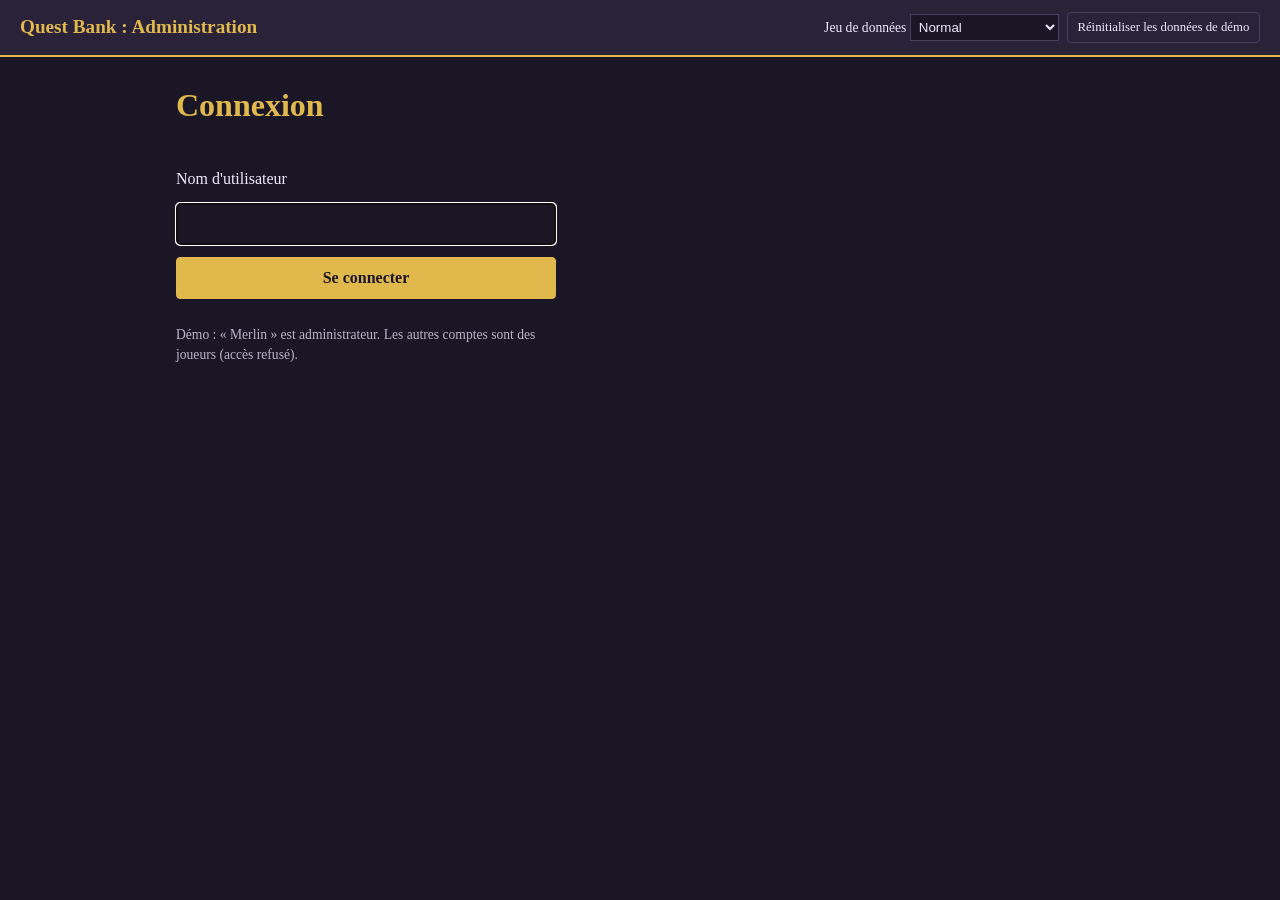
==== quest-bank-admin/bogues.html @ 597273d6 "FCT" ====
<!DOCTYPE html>
<html lang="fr">
<head>
  <meta charset="UTF-8">
  <meta name="viewport" content="width=device-width, initial-scale=1.0">
  <title>Bogues rapportés – Quest Bank Admin</title>
  <link rel="stylesheet" href="css/style.css">
</head>
<body>
  <header id="barre"></header>
  <main>
    <h1>Bogues rapportés</h1>
    <div id="messages"></div>
    <!-- US 282 (Samithika) : à implanter ici (bogues.html + js/pageBogues.js + AdminService.listerBogues). -->
    <p class="vide">Page en construction (US 282).</p>
  </main>
  <script src="js/dataAccess.js"></script>
  <script src="js/auth.js"></script>
  <script src="js/ui.js"></script>
  <script>
    document.addEventListener("DOMContentLoaded", () => {
      if (!Auth.jeton()) { window.location.href = "login.html"; return; }
      UI.barreOutils();
    });
  </script>
</body>
</html>
---- quest-bank-admin/css/style.css ----
/* style.css (socle) */
:root {
  --fond: #1b1626;
  --carte: #2a2238;
  --bord: #4a3d63;
  --texte: #f0e9ff;
  --or: #e0b84c;
  --danger: #c0392b;
  --succes: #2e8b57;
  --info: #3b6ea8;
}

* { box-sizing: border-box; }

body {
  margin: 0;
  background: var(--fond);
  color: var(--texte);
  font-family: Georgia, "Times New Roman", serif;
  line-height: 1.5;
}

header#barre {
  display: flex;
  flex-wrap: wrap;
  gap: 0.75rem;
  align-items: center;
  justify-content: space-between;
  padding: 0.75rem 1.25rem;
  background: var(--carte);
  border-bottom: 2px solid var(--or);
}

header .titre { color: var(--or); font-size: 1.2rem; font-weight: bold; text-decoration: none; }
header .outils { display: flex; flex-wrap: wrap; gap: 0.5rem; align-items: center; font-size: 0.85rem; }
header select { background: var(--fond); color: var(--texte); border: 1px solid var(--bord); padding: 0.25rem; }

main { max-width: 960px; margin: 1.5rem auto; padding: 0 1rem; }
h1 { color: var(--or); margin-top: 0; }

button {
  cursor: pointer;
  border: 1px solid var(--or);
  background: var(--or);
  color: #1b1626;
  padding: 0.5rem 1rem;
  border-radius: 4px;
  font: inherit;
  font-weight: bold;
}
button.secondaire { background: transparent; color: var(--texte); border-color: var(--bord); font-weight: normal; font-size: 0.8rem; padding: 0.3rem 0.6rem; }
button.danger { background: var(--danger); border-color: var(--danger); color: #fff; }
button:hover { filter: brightness(1.15); }

.cartes { display: flex; flex-wrap: wrap; gap: 1rem; }
.cartes button { flex: 1 1 260px; padding: 1.5rem; font-size: 1.1rem; }

#messages { margin: 1rem 0; min-height: 1px; }
.msg { padding: 0.75rem 1rem; border-radius: 4px; border-left: 5px solid; background: var(--carte); }
.msg a { color: var(--or); margin-left: 0.25rem; }
.msg-succes { border-color: var(--succes); }
.msg-erreur { border-color: var(--danger); }
.msg-info { border-color: var(--info); }

table { width: 100%; border-collapse: collapse; background: var(--carte); }
th, td { padding: 0.6rem 0.75rem; text-align: left; border-bottom: 1px solid var(--bord); vertical-align: top; }
th { color: var(--or); }
td.nom, td.motif { overflow-wrap: anywhere; word-break: break-word; }

.badge { padding: 0.15rem 0.5rem; border-radius: 999px; font-size: 0.8rem; }
.badge-actif { background: var(--succes); }
.badge-inactif { background: var(--danger); }
.badge-inconnu { background: #666; }

.vide { padding: 1.5rem; text-align: center; background: var(--carte); border: 1px dashed var(--bord); border-radius: 4px; }

form { max-width: 380px; display: flex; flex-direction: column; gap: 0.75rem; }
input[type="text"] { padding: 0.5rem; border-radius: 4px; border: 1px solid var(--bord); background: var(--fond); color: var(--texte); font: inherit; }
.aide { font-size: 0.85rem; opacity: 0.75; }
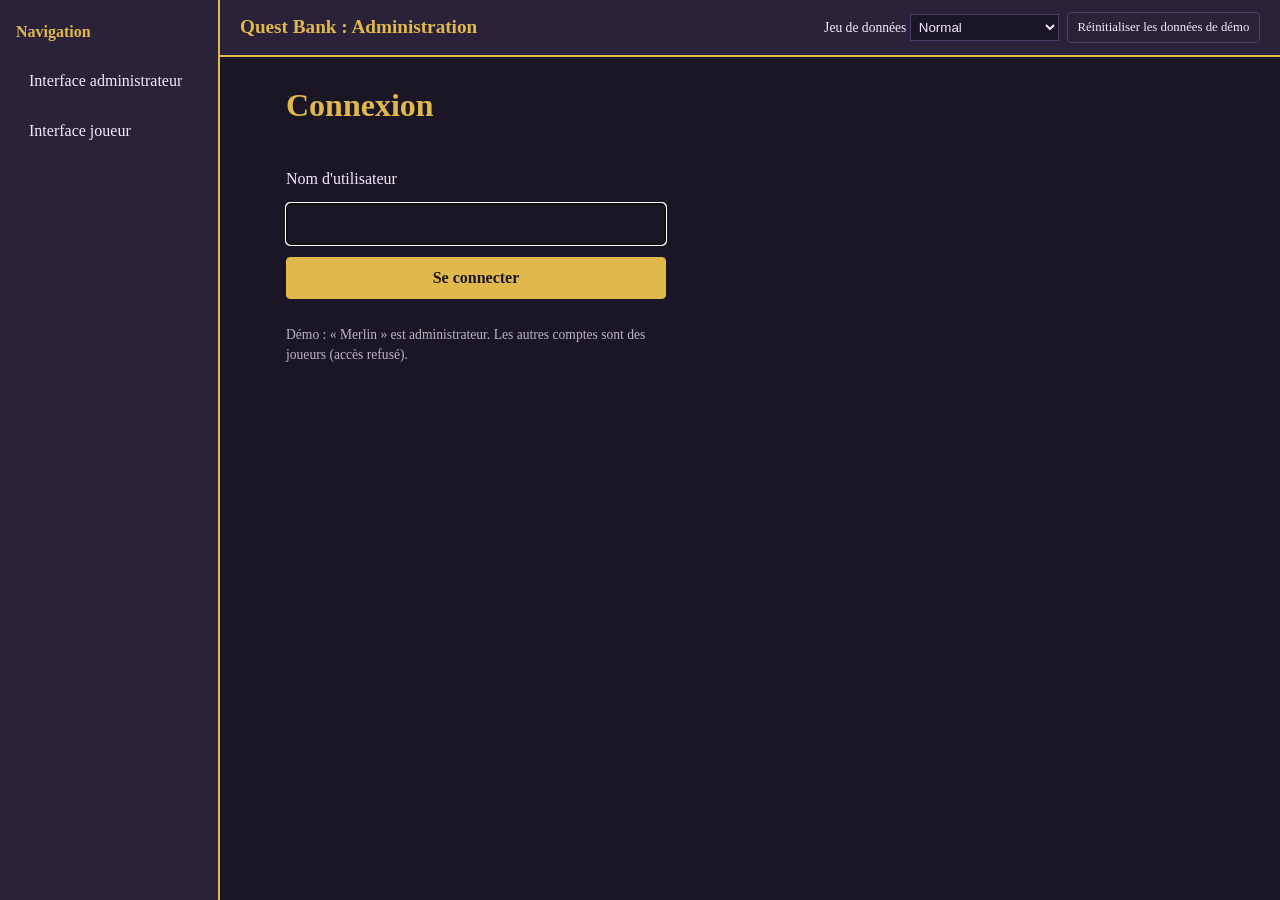
==== commit 349ec9c5: "FCT : menu navigation admin - joueur Fait par Big Pickle (OpenCode) : Ajout d'un menu de navigation " ====
--- a/quest-bank-admin/bogues.html
+++ b/quest-bank-admin/bogues.html
@@ -7,21 +7,35 @@
   <link rel="stylesheet" href="css/style.css">
 </head>
 <body>
+  <aside id="menu-navigation" class="menu-lateral">
+    <p class="titre-menu">Navigation</p>
+    <a href="index.html" class="actif">Interface administrateur</a>
+    <a href="login.html?cible=joueur.html">Interface joueur</a>
+  </aside>
   <header id="barre"></header>
   <main>
     <h1>Bogues rapportés</h1>
     <div id="messages"></div>
-    <!-- US 282 (Samithika) : à implanter ici (bogues.html + js/pageBogues.js + AdminService.listerBogues). -->
-    <p class="vide">Page en construction (US 282).</p>
+
+    <p><button type="button" id="btn-rafraichir" class="secondaire">Rafraîchir la liste</button></p>
+
+    <table id="tableau-bogues" hidden>
+      <thead>
+        <tr>
+          <th>Titre du bogue</th>
+          <th>Description du problème</th>
+          <th>Joueur qui l'a signalé</th>
+          <th>Date</th>
+        </tr>
+      </thead>
+      <tbody id="corps-bogues"></tbody>
+    </table>
+    <p id="liste-vide" class="vide" hidden>Aucun bogue rapporté pour le moment.</p>
   </main>
   <script src="js/dataAccess.js"></script>
   <script src="js/auth.js"></script>
   <script src="js/ui.js"></script>
-  <script>
-    document.addEventListener("DOMContentLoaded", () => {
-      if (!Auth.jeton()) { window.location.href = "login.html"; return; }
-      UI.barreOutils();
-    });
-  </script>
+  <script src="js/adminService.js"></script>
+  <script src="js/pageBogues.js"></script>
 </body>
 </html>
--- a/quest-bank-admin/css/style.css
+++ b/quest-bank-admin/css/style.css
@@ -14,11 +14,30 @@
 
 body {
   margin: 0;
+  padding-left: 220px;
   background: var(--fond);
   color: var(--texte);
   font-family: Georgia, "Times New Roman", serif;
   line-height: 1.5;
 }
+
+.menu-lateral {
+  position: fixed;
+  top: 0;
+  bottom: 0;
+  left: 0;
+  width: 220px;
+  padding: 1.25rem 1rem;
+  background: var(--carte);
+  border-right: 2px solid var(--or);
+  display: flex;
+  flex-direction: column;
+  gap: 0.5rem;
+}
+
+.menu-lateral .titre-menu { margin: 0 0 0.5rem; color: var(--or); font-weight: bold; }
+.menu-lateral a { padding: 0.5rem 0.75rem; border: 1px solid transparent; border-radius: 4px; color: var(--texte); text-decoration: none; }
+.menu-lateral a:hover, .menu-lateral a.actif { border-color: var(--or); background: var(--fond); color: var(--or); }
 
 header#barre {
   display: flex;
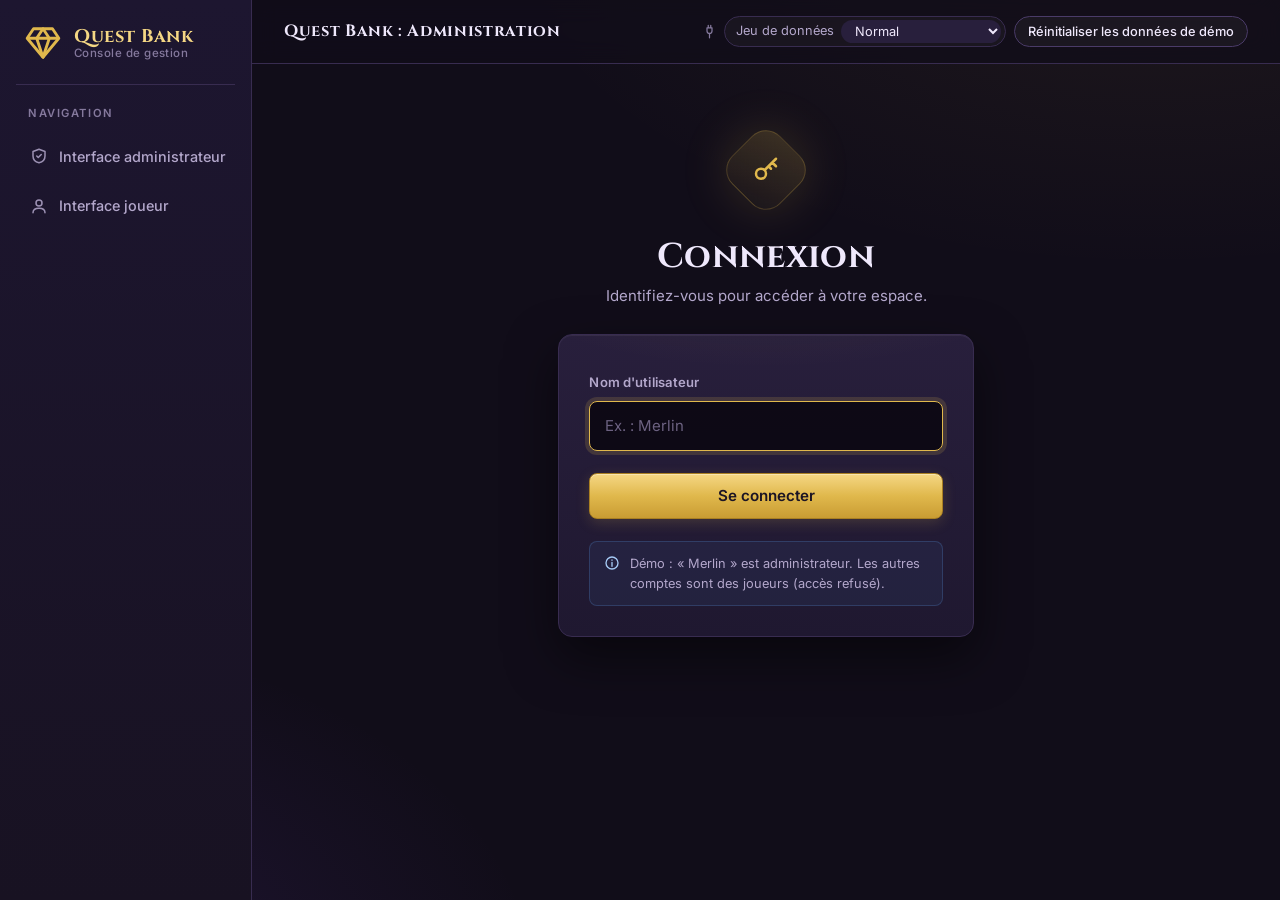
==== commit 3806047b: "FCT style css" ====
--- a/quest-bank-admin/bogues.html
+++ b/quest-bank-admin/bogues.html
@@ -4,32 +4,44 @@
   <meta charset="UTF-8">
   <meta name="viewport" content="width=device-width, initial-scale=1.0">
   <title>Bogues rapportés – Quest Bank Admin</title>
+  <link rel="icon" href="data:image/svg+xml,%3Csvg xmlns='http://www.w3.org/2000/svg' viewBox='0 0 24 24'%3E%3Cpath d='M6 3h12l4 6-10 12L2 9z' fill='%23e0b84c'/%3E%3C/svg%3E">
   <link rel="stylesheet" href="css/style.css">
 </head>
 <body>
   <aside id="menu-navigation" class="menu-lateral">
+    <div class="marque">
+      <span class="marque-logo" aria-hidden="true"></span>
+      <span class="marque-texte">Quest Bank<small>Console de gestion</small></span>
+    </div>
     <p class="titre-menu">Navigation</p>
-    <a href="index.html" class="actif">Interface administrateur</a>
-    <a href="login.html?cible=joueur.html">Interface joueur</a>
+    <a href="index.html" class="actif lien-admin">Interface administrateur</a>
+    <a href="login.html?cible=joueur.html" class="lien-joueur">Interface joueur</a>
   </aside>
   <header id="barre"></header>
   <main>
-    <h1>Bogues rapportés</h1>
+    <a class="retour" href="index.html">Tableau de bord</a>
+    <div class="entete-page">
+      <div>
+        <h1>Bogues rapportés</h1>
+        <p class="sous-titre">Problèmes signalés par les joueurs depuis le jeu.</p>
+      </div>
+      <button type="button" id="btn-rafraichir" class="secondaire">Rafraîchir la liste</button>
+    </div>
     <div id="messages"></div>
 
-    <p><button type="button" id="btn-rafraichir" class="secondaire">Rafraîchir la liste</button></p>
-
-    <table id="tableau-bogues" hidden>
-      <thead>
-        <tr>
-          <th>Titre du bogue</th>
-          <th>Description du problème</th>
-          <th>Joueur qui l'a signalé</th>
-          <th>Date</th>
-        </tr>
-      </thead>
-      <tbody id="corps-bogues"></tbody>
-    </table>
+    <div class="table-conteneur">
+      <table id="tableau-bogues" hidden>
+        <thead>
+          <tr>
+            <th>Titre du bogue</th>
+            <th>Description du problème</th>
+            <th>Joueur qui l'a signalé</th>
+            <th>Date</th>
+          </tr>
+        </thead>
+        <tbody id="corps-bogues"></tbody>
+      </table>
+    </div>
     <p id="liste-vide" class="vide" hidden>Aucun bogue rapporté pour le moment.</p>
   </main>
   <script src="js/dataAccess.js"></script>
--- a/quest-bank-admin/css/style.css
+++ b/quest-bank-admin/css/style.css
@@ -1,98 +1,726 @@
-/* style.css (socle) */
+/* style.css (socle) — thème "grimoire" */
+@import url("https://fonts.googleapis.com/css2?family=Cinzel:wght@600;700&family=Inter:wght@400;500;600;700&display=swap");
+
 :root {
-  --fond: #1b1626;
-  --carte: #2a2238;
-  --bord: #4a3d63;
-  --texte: #f0e9ff;
+  /* Couleurs */
+  --fond: #110d19;
+  --fond-2: #181222;
+  --carte: #1f1830;
+  --carte-2: #281f3c;
+  --carte-3: #31264a;
+  --bord: #382c50;
+  --bord-fort: #4a3b68;
+  --bord-or: rgba(224, 184, 76, 0.22);
+  --texte: #efe8fc;
+  --texte-doux: #b3a7cb;
+  --texte-pale: #85799d;
   --or: #e0b84c;
-  --danger: #c0392b;
-  --succes: #2e8b57;
-  --info: #3b6ea8;
+  --or-clair: #f5d784;
+  --or-fonce: #a97f22;
+  --danger: #e0524a;
+  --danger-clair: #ff9b92;
+  --succes: #3db27a;
+  --succes-clair: #86e7b3;
+  --info: #5591d8;
+  --info-clair: #a6caf5;
+
+  /* Formes */
+  --rayon-s: 8px;
+  --rayon: 14px;
+  --ombre: 0 1px 0 rgba(255, 255, 255, 0.04) inset, 0 12px 32px rgba(0, 0, 0, 0.35);
+  --ombre-forte: 0 1px 0 rgba(255, 255, 255, 0.06) inset, 0 20px 50px rgba(0, 0, 0, 0.5);
+  --titre-font: "Cinzel", Georgia, "Times New Roman", serif;
+  --corps-font: "Inter", "Segoe UI", system-ui, -apple-system, sans-serif;
+  --menu-l: 252px;
+
+  /* Icônes (masques SVG, colorées par currentColor) */
+  --i-gemme: url("data:image/svg+xml;utf8,<svg xmlns='http://www.w3.org/2000/svg' viewBox='0 0 24 24' fill='none' stroke='black' stroke-width='1.8' stroke-linejoin='round'><path d='M6 3h12l4 6-10 12L2 9z'/><path d='M2 9h20M12 21L8 9l4-6 4 6z'/></svg>");
+  --i-bouclier: url("data:image/svg+xml;utf8,<svg xmlns='http://www.w3.org/2000/svg' viewBox='0 0 24 24' fill='none' stroke='black' stroke-width='2' stroke-linecap='round' stroke-linejoin='round'><path d='M12 3l8 3v6c0 5-3.5 8-8 9-4.5-1-8-4-8-9V6z'/><path d='M9 12l2 2 4-4'/></svg>");
+  --i-joueur: url("data:image/svg+xml;utf8,<svg xmlns='http://www.w3.org/2000/svg' viewBox='0 0 24 24' fill='none' stroke='black' stroke-width='2' stroke-linecap='round' stroke-linejoin='round'><circle cx='12' cy='8' r='4'/><path d='M4 21c0-4 3.6-6 8-6s8 2 8 6'/></svg>");
+  --i-drapeau: url("data:image/svg+xml;utf8,<svg xmlns='http://www.w3.org/2000/svg' viewBox='0 0 24 24' fill='none' stroke='black' stroke-width='2' stroke-linecap='round' stroke-linejoin='round'><path d='M5 21V4'/><path d='M5 4h12l-2.5 4.5L17 13H5'/></svg>");
+  --i-bogue: url("data:image/svg+xml;utf8,<svg xmlns='http://www.w3.org/2000/svg' viewBox='0 0 24 24' fill='none' stroke='black' stroke-width='2' stroke-linecap='round' stroke-linejoin='round'><rect x='7' y='8' width='10' height='12' rx='5'/><path d='M12 12v8M9 5l1.5 2.5M15 5l-1.5 2.5M3 13h4M17 13h4M4 8l3 2M20 8l-3 2M4 19l3-2M20 19l-3-2'/></svg>");
+  --i-boussole: url("data:image/svg+xml;utf8,<svg xmlns='http://www.w3.org/2000/svg' viewBox='0 0 24 24' fill='none' stroke='black' stroke-width='2' stroke-linecap='round' stroke-linejoin='round'><circle cx='12' cy='12' r='9'/><path d='M15.5 8.5l-2 5-5 2 2-5z'/></svg>");
+  --i-sortie: url("data:image/svg+xml;utf8,<svg xmlns='http://www.w3.org/2000/svg' viewBox='0 0 24 24' fill='none' stroke='black' stroke-width='2' stroke-linecap='round' stroke-linejoin='round'><path d='M14 4h5v16h-5M10 8l-4 4 4 4M6 12h10'/></svg>");
+  --i-corbeille: url("data:image/svg+xml;utf8,<svg xmlns='http://www.w3.org/2000/svg' viewBox='0 0 24 24' fill='none' stroke='black' stroke-width='2' stroke-linecap='round' stroke-linejoin='round'><path d='M4 7h16M9 7V4h6v3M6 7l1 13h10l1-13M10 11v5M14 11v5'/></svg>");
+  --i-rafraichir: url("data:image/svg+xml;utf8,<svg xmlns='http://www.w3.org/2000/svg' viewBox='0 0 24 24' fill='none' stroke='black' stroke-width='2' stroke-linecap='round' stroke-linejoin='round'><path d='M20 12a8 8 0 1 1-2.3-5.7'/><path d='M20 4v5h-5'/></svg>");
+  --i-ok: url("data:image/svg+xml;utf8,<svg xmlns='http://www.w3.org/2000/svg' viewBox='0 0 24 24' fill='none' stroke='black' stroke-width='2' stroke-linecap='round' stroke-linejoin='round'><circle cx='12' cy='12' r='9'/><path d='M8 12l3 3 5-6'/></svg>");
+  --i-alerte: url("data:image/svg+xml;utf8,<svg xmlns='http://www.w3.org/2000/svg' viewBox='0 0 24 24' fill='none' stroke='black' stroke-width='2' stroke-linecap='round' stroke-linejoin='round'><path d='M12 3l10 18H2z'/><path d='M12 10v5M12 18v.5'/></svg>");
+  --i-info: url("data:image/svg+xml;utf8,<svg xmlns='http://www.w3.org/2000/svg' viewBox='0 0 24 24' fill='none' stroke='black' stroke-width='2' stroke-linecap='round' stroke-linejoin='round'><circle cx='12' cy='12' r='9'/><path d='M12 11v6M12 7.5v.5'/></svg>");
+  --i-vide: url("data:image/svg+xml;utf8,<svg xmlns='http://www.w3.org/2000/svg' viewBox='0 0 24 24' fill='none' stroke='black' stroke-width='1.6' stroke-linecap='round' stroke-linejoin='round'><path d='M3 13l3-8h12l3 8v6H3z'/><path d='M3 13h5l1 3h6l1-3h5'/></svg>");
+  --i-retour: url("data:image/svg+xml;utf8,<svg xmlns='http://www.w3.org/2000/svg' viewBox='0 0 24 24' fill='none' stroke='black' stroke-width='2.2' stroke-linecap='round' stroke-linejoin='round'><path d='M15 6l-6 6 6 6'/></svg>");
+  --i-fleche: url("data:image/svg+xml;utf8,<svg xmlns='http://www.w3.org/2000/svg' viewBox='0 0 24 24' fill='none' stroke='black' stroke-width='2.2' stroke-linecap='round' stroke-linejoin='round'><path d='M5 12h14M13 6l6 6-6 6'/></svg>");
+  --i-cle: url("data:image/svg+xml;utf8,<svg xmlns='http://www.w3.org/2000/svg' viewBox='0 0 24 24' fill='none' stroke='black' stroke-width='2' stroke-linecap='round' stroke-linejoin='round'><circle cx='8' cy='15' r='4'/><path d='M11 12l9-9M17 6l3 3M14 9l2 2'/></svg>");
+  --i-outils: url("data:image/svg+xml;utf8,<svg xmlns='http://www.w3.org/2000/svg' viewBox='0 0 24 24' fill='none' stroke='black' stroke-width='2' stroke-linecap='round' stroke-linejoin='round'><path d='M10 2v4M14 2v4M8 6h8v5a4 4 0 0 1-8 0zM12 15v7'/></svg>");
 }
 
 * { box-sizing: border-box; }
+[hidden] { display: none !important; }
+
+html { scroll-behavior: smooth; }
 
 body {
   margin: 0;
-  padding-left: 220px;
+  padding-left: var(--menu-l);
+  min-height: 100vh;
+  background:
+    radial-gradient(1100px 600px at 90% -10%, rgba(224, 184, 76, 0.07), transparent 60%),
+    radial-gradient(900px 600px at 0% 110%, rgba(120, 70, 210, 0.16), transparent 60%),
+    var(--fond);
+  background-attachment: fixed;
+  color: var(--texte);
+  font-family: var(--corps-font);
+  font-size: 15px;
+  line-height: 1.6;
+  -webkit-font-smoothing: antialiased;
+}
+
+::selection { background: var(--or); color: var(--fond); }
+
+/* Utilitaire d'icône : un ::before masqué, coloré par currentColor */
+.menu-lateral a::before,
+.marque-logo,
+.blason::before,
+.avatar::before,
+.retour::before,
+.cartes button::before,
+#btn-rafraichir::before,
+#btn-deconnexion-joueur::before,
+#btn-supprimer-compte::before,
+.msg::before,
+.vide::before,
+.aide::before,
+.outils::before {
+  content: "";
+  display: inline-block;
+  flex: none;
+  background: currentColor;
+  -webkit-mask: var(--ico) center / contain no-repeat;
+  mask: var(--ico) center / contain no-repeat;
+}
+
+/* ---------- Menu latéral ---------- */
+.menu-lateral {
+  position: fixed;
+  inset: 0 auto 0 0;
+  width: var(--menu-l);
+  padding: 1.5rem 1rem;
+  background: linear-gradient(180deg, #1d1630 0%, var(--fond-2) 100%);
+  border-right: 1px solid var(--bord);
+  display: flex;
+  flex-direction: column;
+  gap: 0.25rem;
+  z-index: 20;
+}
+
+.marque {
+  display: flex;
+  align-items: center;
+  gap: 0.75rem;
+  padding: 0 0.5rem 1.4rem;
+  margin-bottom: 1rem;
+  border-bottom: 1px solid var(--bord);
+}
+.marque-logo {
+  --ico: var(--i-gemme);
+  width: 38px;
+  height: 38px;
+  color: var(--or);
+  filter: drop-shadow(0 0 10px rgba(224, 184, 76, 0.45));
+}
+.marque-texte {
+  display: flex;
+  flex-direction: column;
+  font-family: var(--titre-font);
+  font-weight: 700;
+  font-size: 1.15rem;
+  line-height: 1.15;
+  color: var(--or-clair);
+  letter-spacing: 0.03em;
+}
+.marque-texte small {
+  font-family: var(--corps-font);
+  font-size: 0.72rem;
+  font-weight: 500;
+  letter-spacing: 0.04em;
+  color: var(--texte-pale);
+}
+
+.menu-lateral .titre-menu {
+  margin: 0 0 0.4rem;
+  padding: 0 0.75rem;
+  color: var(--texte-pale);
+  font-size: 0.7rem;
+  font-weight: 600;
+  letter-spacing: 0.14em;
+  text-transform: uppercase;
+}
+
+.menu-lateral a {
+  position: relative;
+  display: flex;
+  align-items: center;
+  gap: 0.7rem;
+  padding: 0.7rem 0.85rem;
+  border-radius: var(--rayon-s);
+  color: var(--texte-doux);
+  text-decoration: none;
+  font-size: 0.9rem;
+  font-weight: 500;
+  white-space: nowrap;
+  transition: background 0.15s, color 0.15s;
+}
+.menu-lateral a::before { width: 18px; height: 18px; opacity: 0.85; }
+.menu-lateral a.lien-admin { --ico: var(--i-bouclier); }
+.menu-lateral a.lien-joueur { --ico: var(--i-joueur); }
+.menu-lateral a:hover { background: rgba(255, 255, 255, 0.045); color: var(--texte); }
+.menu-lateral a:focus-visible { outline: 2px solid var(--or); outline-offset: 2px; }
+.menu-lateral a.actif {
+  background: linear-gradient(90deg, rgba(224, 184, 76, 0.16), rgba(224, 184, 76, 0.04));
+  color: var(--or-clair);
+}
+.menu-lateral a.actif::after {
+  content: "";
+  position: absolute;
+  left: -1rem;
+  top: 22%;
+  bottom: 22%;
+  width: 3px;
+  border-radius: 0 3px 3px 0;
+  background: var(--or);
+  box-shadow: 0 0 10px var(--or);
+}
+
+/* ---------- Barre du haut (générée par ui.js) ---------- */
+header#barre {
+  position: sticky;
+  top: 0;
+  z-index: 10;
+  display: flex;
+  flex-wrap: wrap;
+  gap: 0.75rem 1.25rem;
+  align-items: center;
+  justify-content: space-between;
+  min-height: 64px;
+  padding: 0.7rem 2rem;
+  background: rgba(17, 13, 25, 0.78);
+  backdrop-filter: blur(12px) saturate(1.2);
+  -webkit-backdrop-filter: blur(12px) saturate(1.2);
+  border-bottom: 1px solid var(--bord);
+}
+
+header .titre {
+  color: var(--texte);
+  font-family: var(--titre-font);
+  font-size: 1.02rem;
+  font-weight: 700;
+  letter-spacing: 0.04em;
+  text-decoration: none;
+}
+header .titre:hover { color: var(--or-clair); }
+
+header .outils {
+  display: flex;
+  flex-wrap: wrap;
+  gap: 0.5rem;
+  align-items: center;
+  font-size: 0.8rem;
+  color: var(--texte-doux);
+}
+header .outils::before {
+  --ico: var(--i-outils);
+  width: 15px;
+  height: 15px;
+  color: var(--texte-pale);
+  margin-right: -0.1rem;
+}
+header .outils label {
+  display: inline-flex;
+  align-items: center;
+  gap: 0.45rem;
+  padding: 0.2rem 0.25rem 0.2rem 0.7rem;
+  background: rgba(255, 255, 255, 0.03);
+  border: 1px solid var(--bord);
+  border-radius: 999px;
+}
+header .outils label select { border: none; background: var(--carte-2); border-radius: 999px; padding: 0.2rem 0.6rem; }
+header .outils button.secondaire { border-radius: 999px; }
+header .qui {
+  display: inline-flex;
+  align-items: center;
+  gap: 0.45rem;
+  padding: 0.28rem 0.75rem;
+  border-radius: 999px;
+  background: rgba(224, 184, 76, 0.1);
+  border: 1px solid var(--bord-or);
+  color: var(--or-clair);
+  font-weight: 500;
+}
+header .qui::before {
+  content: "";
+  width: 7px;
+  height: 7px;
+  border-radius: 50%;
+  background: var(--succes);
+  box-shadow: 0 0 0 3px rgba(61, 178, 122, 0.25);
+}
+
+select {
   background: var(--fond);
   color: var(--texte);
-  font-family: Georgia, "Times New Roman", serif;
+  border: 1px solid var(--bord);
+  border-radius: 6px;
+  padding: 0.3rem 0.5rem;
+  font: inherit;
+  cursor: pointer;
+}
+select:focus-visible { outline: 2px solid var(--or); outline-offset: 1px; }
+
+/* ---------- Contenu ---------- */
+main { max-width: 1080px; margin: 2.5rem auto 4rem; padding: 0 2rem; }
+
+h1 {
+  margin: 0;
+  color: var(--texte);
+  font-family: var(--titre-font);
+  font-size: clamp(1.6rem, 1.2rem + 1.3vw, 2.15rem);
+  font-weight: 700;
+  line-height: 1.2;
+  letter-spacing: 0.01em;
+}
+h2 {
+  margin: 0;
+  font-family: var(--titre-font);
+  font-size: 1.15rem;
+  color: var(--or-clair);
+  letter-spacing: 0.02em;
+}
+
+.surtitre {
+  margin: 0 0 0.35rem;
+  color: var(--or);
+  font-size: 0.75rem;
+  font-weight: 600;
+  letter-spacing: 0.16em;
+  text-transform: uppercase;
+}
+.sous-titre { margin: 0.45rem 0 0; color: var(--texte-doux); }
+.sous-titre.centre { text-align: center; }
+
+.entete-page {
+  display: flex;
+  flex-wrap: wrap;
+  align-items: flex-end;
+  justify-content: space-between;
+  gap: 1rem;
+  margin-bottom: 1.75rem;
+}
+
+.retour {
+  --ico: var(--i-retour);
+  display: inline-flex;
+  align-items: center;
+  gap: 0.3rem;
+  margin-bottom: 1rem;
+  color: var(--texte-pale);
+  font-size: 0.85rem;
+  font-weight: 500;
+  text-decoration: none;
+  transition: color 0.15s;
+}
+.retour::before { width: 16px; height: 16px; transition: transform 0.15s; }
+.retour:hover { color: var(--or-clair); }
+.retour:hover::before { transform: translateX(-3px); }
+
+/* ---------- Boutons ---------- */
+button {
+  display: inline-flex;
+  align-items: center;
+  justify-content: center;
+  gap: 0.5rem;
+  cursor: pointer;
+  border: 1px solid var(--or-fonce);
+  background: linear-gradient(180deg, var(--or-clair) 0%, var(--or) 50%, #c99c33 100%);
+  color: #1b1424;
+  padding: 0.65rem 1.2rem;
+  border-radius: var(--rayon-s);
+  font: inherit;
+  font-weight: 600;
+  line-height: 1.2;
+  box-shadow: 0 1px 0 rgba(255, 255, 255, 0.35) inset, 0 4px 14px rgba(224, 184, 76, 0.18);
+  transition: transform 0.12s, box-shadow 0.15s, filter 0.15s, background 0.15s, border-color 0.15s;
+}
+button:hover { filter: brightness(1.07); box-shadow: 0 1px 0 rgba(255, 255, 255, 0.35) inset, 0 6px 20px rgba(224, 184, 76, 0.3); }
+button:active { transform: translateY(1px) scale(0.99); }
+button:focus-visible { outline: 2px solid var(--or-clair); outline-offset: 3px; }
+
+button.secondaire {
+  background: rgba(255, 255, 255, 0.035);
+  color: var(--texte);
+  border-color: var(--bord-fort);
+  font-weight: 500;
+  font-size: 0.8rem;
+  padding: 0.4rem 0.8rem;
+  box-shadow: none;
+}
+button.secondaire:hover { background: rgba(255, 255, 255, 0.08); border-color: var(--or-fonce); filter: none; }
+
+button.danger {
+  background: linear-gradient(180deg, #ee6b62 0%, var(--danger) 55%, #c23e36 100%);
+  border-color: #a8352b;
+  color: #fff;
+  box-shadow: 0 1px 0 rgba(255, 255, 255, 0.25) inset, 0 4px 14px rgba(224, 82, 74, 0.22);
+}
+button.danger:hover { box-shadow: 0 1px 0 rgba(255, 255, 255, 0.25) inset, 0 6px 20px rgba(224, 82, 74, 0.35); }
+
+#btn-rafraichir { --ico: var(--i-rafraichir); font-size: 0.85rem; padding: 0.55rem 0.95rem; }
+#btn-rafraichir::before { width: 15px; height: 15px; transition: transform 0.4s; }
+#btn-rafraichir:hover::before { transform: rotate(180deg); }
+
+/* ---------- Cartes (gros boutons) ---------- */
+.cartes { display: grid; grid-template-columns: repeat(auto-fit, minmax(260px, 1fr)); gap: 1.25rem; }
+
+.cartes button {
+  position: relative;
+  flex-direction: column;
+  align-items: flex-start;
+  justify-content: flex-start;
+  gap: 0.35rem;
+  min-height: 190px;
+  padding: 1.6rem 1.6rem 3.2rem;
+  text-align: left;
+  font-family: var(--titre-font);
+  font-size: 1.3rem;
+  letter-spacing: 0.02em;
+  color: var(--texte);
+  background:
+    radial-gradient(400px 200px at 100% 0%, rgba(224, 184, 76, 0.1), transparent 70%),
+    linear-gradient(180deg, var(--carte-2), var(--carte));
+  border: 1px solid var(--bord);
+  border-radius: var(--rayon);
+  box-shadow: var(--ombre);
+  overflow: hidden;
+}
+.cartes button::before {
+  width: 32px;
+  height: 32px;
+  margin-bottom: 0.9rem;
+  color: var(--or);
+  filter: drop-shadow(0 0 8px rgba(224, 184, 76, 0.35));
+}
+.cartes button::after {
+  content: "";
+  font-family: var(--corps-font);
+  font-size: 0.88rem;
+  font-weight: 400;
+  letter-spacing: 0;
   line-height: 1.5;
-}
-
-.menu-lateral {
-  position: fixed;
-  top: 0;
-  bottom: 0;
-  left: 0;
-  width: 220px;
-  padding: 1.25rem 1rem;
+  color: var(--texte-doux);
+}
+.cartes button:hover {
+  transform: translateY(-4px);
+  filter: none;
+  border-color: var(--or-fonce);
+  box-shadow: var(--ombre-forte), 0 0 0 1px rgba(224, 184, 76, 0.25);
+}
+.cartes button:active { transform: translateY(-2px); }
+
+#btn-joueurs { --ico: var(--i-drapeau); }
+#btn-joueurs::after { content: "Examinez les signalements et bannissez les joueurs fautifs."; }
+#btn-bogues { --ico: var(--i-bogue); }
+#btn-bogues::after { content: "Consultez les problèmes et tentatives d'injection rapportés."; }
+#btn-quete { --ico: var(--i-boussole); }
+#btn-quete::after { content: "Lancez une nouvelle aventure. Votre statut est vérifié à chaque action."; }
+
+/* ---------- Messages ---------- */
+#messages { margin: 0 0 1.5rem; }
+#messages:empty { margin: 0; }
+.msg {
+  --ico: var(--i-info);
+  position: relative;
+  padding: 0.95rem 1.15rem 0.95rem 3rem;
+  border-radius: var(--rayon-s);
+  border: 1px solid var(--bord);
   background: var(--carte);
-  border-right: 2px solid var(--or);
+  box-shadow: 0 6px 18px rgba(0, 0, 0, 0.25);
+  animation: apparition 0.25s ease-out;
+}
+.msg::before {
+  position: absolute;
+  left: 1.05rem;
+  top: 1.05rem;
+  width: 19px;
+  height: 19px;
+}
+.msg a {
+  display: inline-block;
+  margin-left: 0.35rem;
+  color: var(--or-clair);
+  font-weight: 600;
+  text-underline-offset: 3px;
+}
+.msg-succes { --ico: var(--i-ok); border-color: rgba(61, 178, 122, 0.45); background: linear-gradient(90deg, rgba(61, 178, 122, 0.14), var(--carte) 70%); }
+.msg-succes::before { color: var(--succes-clair); }
+.msg-erreur { --ico: var(--i-alerte); border-color: rgba(224, 82, 74, 0.5); background: linear-gradient(90deg, rgba(224, 82, 74, 0.16), var(--carte) 70%); }
+.msg-erreur::before { color: var(--danger-clair); }
+.msg-info { --ico: var(--i-info); border-color: rgba(85, 145, 216, 0.45); background: linear-gradient(90deg, rgba(85, 145, 216, 0.14), var(--carte) 70%); }
+.msg-info::before { color: var(--info-clair); }
+
+@keyframes apparition {
+  from { opacity: 0; transform: translateY(-6px); }
+  to { opacity: 1; transform: none; }
+}
+
+/* ---------- Tableaux ---------- */
+.table-conteneur { overflow-x: auto; border-radius: var(--rayon); }
+
+table {
+  width: 100%;
+  border-collapse: separate;
+  border-spacing: 0;
+  background: var(--carte);
+  border: 1px solid var(--bord);
+  border-radius: var(--rayon);
+  overflow: hidden;
+  box-shadow: var(--ombre);
+}
+th, td { padding: 0.95rem 1.1rem; text-align: left; border-bottom: 1px solid var(--bord); vertical-align: top; }
+th {
+  background: var(--carte-2);
+  color: var(--texte-pale);
+  font-size: 0.7rem;
+  font-weight: 600;
+  letter-spacing: 0.1em;
+  text-transform: uppercase;
+  white-space: nowrap;
+}
+td { font-size: 0.92rem; }
+tbody tr { transition: background 0.12s; }
+tbody tr:nth-child(even) { background: rgba(255, 255, 255, 0.012); }
+tbody tr:hover { background: rgba(224, 184, 76, 0.045); }
+tbody tr:last-child td { border-bottom: none; }
+td.nom { min-width: 7.5rem; font-weight: 600; color: var(--texte); }
+td.nom, td.motif { overflow-wrap: anywhere; word-break: break-word; }
+td.motif { color: var(--texte-doux); }
+td:first-child.motif { color: var(--texte); font-weight: 500; }
+#corps-joueurs td:last-child, #corps-joueurs td:nth-child(4) { white-space: nowrap; }
+#corps-bogues td:last-child { color: var(--texte-pale); font-variant-numeric: tabular-nums; }
+#corps-joueurs td:nth-child(3) { color: var(--texte-pale); font-variant-numeric: tabular-nums; white-space: nowrap; }
+
+td .btn-bannir {
+  padding: 0.4rem 0.85rem;
+  font-size: 0.8rem;
+  background: rgba(224, 82, 74, 0.12);
+  color: var(--danger-clair);
+  border-color: rgba(224, 82, 74, 0.5);
+  box-shadow: none;
+}
+td .btn-bannir:hover { background: var(--danger); color: #fff; border-color: var(--danger); filter: none; }
+
+/* ---------- Badges ---------- */
+.badge {
+  display: inline-flex;
+  align-items: center;
+  gap: 0.35rem;
+  margin: 0.2rem 0.1rem 0.1rem 0;
+  padding: 0.18rem 0.6rem;
+  border-radius: 999px;
+  font-size: 0.7rem;
+  font-weight: 600;
+  line-height: 1.5;
+  letter-spacing: 0.03em;
+  white-space: normal;
+  border: 1px solid transparent;
+  vertical-align: middle;
+}
+.badge::before { content: ""; width: 6px; height: 6px; border-radius: 50%; background: currentColor; flex: none; }
+.badge-actif { background: rgba(61, 178, 122, 0.14); border-color: rgba(61, 178, 122, 0.45); color: var(--succes-clair); }
+.badge-inactif { background: rgba(224, 82, 74, 0.14); border-color: rgba(224, 82, 74, 0.45); color: var(--danger-clair); }
+.badge-inconnu { background: rgba(255, 255, 255, 0.05); border-color: var(--bord-fort); color: var(--texte-doux); }
+
+/* ---------- État vide ---------- */
+.vide {
+  --ico: var(--i-vide);
+  display: flex;
+  flex-direction: column;
+  align-items: center;
+  gap: 0.9rem;
+  margin: 0;
+  padding: 3.5rem 1.5rem;
+  text-align: center;
+  color: var(--texte-doux);
+  background: linear-gradient(180deg, var(--carte), rgba(31, 24, 48, 0.4));
+  border: 1px dashed var(--bord-fort);
+  border-radius: var(--rayon);
+}
+.vide::before { width: 44px; height: 44px; color: var(--texte-pale); opacity: 0.8; }
+
+/* ---------- Formulaires ---------- */
+form {
+  max-width: 440px;
   display: flex;
   flex-direction: column;
   gap: 0.5rem;
-}
-
-.menu-lateral .titre-menu { margin: 0 0 0.5rem; color: var(--or); font-weight: bold; }
-.menu-lateral a { padding: 0.5rem 0.75rem; border: 1px solid transparent; border-radius: 4px; color: var(--texte); text-decoration: none; }
-.menu-lateral a:hover, .menu-lateral a.actif { border-color: var(--or); background: var(--fond); color: var(--or); }
-
-header#barre {
-  display: flex;
-  flex-wrap: wrap;
-  gap: 0.75rem;
-  align-items: center;
-  justify-content: space-between;
-  padding: 0.75rem 1.25rem;
+  padding: 1.9rem;
+  background:
+    radial-gradient(500px 220px at 50% -40%, rgba(224, 184, 76, 0.09), transparent 70%),
+    linear-gradient(180deg, var(--carte-2) 0%, var(--carte) 100%);
+  border: 1px solid var(--bord);
+  border-radius: var(--rayon);
+  box-shadow: var(--ombre-forte);
+}
+form h2 + .sous-titre { margin: 0.2rem 0 0.9rem; font-size: 0.9rem; }
+form label { margin-top: 0.4rem; font-size: 0.82rem; font-weight: 600; color: var(--texte-doux); letter-spacing: 0.01em; }
+form button[type="submit"] { margin-top: 0.9rem; padding: 0.8rem 1.2rem; font-size: 0.95rem; }
+
+input[type="text"] {
+  width: 100%;
+  padding: 0.75rem 0.9rem;
+  border-radius: var(--rayon-s);
+  border: 1px solid var(--bord-fort);
+  background: rgba(10, 7, 16, 0.6);
+  color: var(--texte);
+  font: inherit;
+  transition: border-color 0.15s, box-shadow 0.15s, background 0.15s;
+}
+input[type="text"]::placeholder { color: var(--texte-pale); opacity: 0.8; }
+input[type="text"]:hover { border-color: #5a4a7c; }
+input[type="text"]:focus {
+  outline: none;
+  border-color: var(--or);
+  background: rgba(10, 7, 16, 0.85);
+  box-shadow: 0 0 0 4px rgba(224, 184, 76, 0.16);
+}
+
+.aide {
+  --ico: var(--i-info);
+  display: flex;
+  gap: 0.6rem;
+  margin: 0.9rem 0 0;
+  padding: 0.75rem 0.85rem;
+  font-size: 0.8rem;
+  line-height: 1.5;
+  color: var(--texte-doux);
+  background: rgba(85, 145, 216, 0.08);
+  border: 1px solid rgba(85, 145, 216, 0.25);
+  border-radius: var(--rayon-s);
+}
+.aide::before { width: 16px; height: 16px; margin-top: 1px; color: var(--info-clair); }
+
+/* ---------- Pages de connexion (login + vue connexion joueur) ---------- */
+.blason {
+  --ico: var(--i-cle);
+  display: grid;
+  place-items: center;
+  width: 68px;
+  height: 68px;
+  margin: 0 auto 1.4rem;
+  color: var(--or);
+  border-radius: 20px;
+  background: linear-gradient(160deg, rgba(224, 184, 76, 0.2), rgba(224, 184, 76, 0.05));
+  border: 1px solid var(--bord-or);
+  box-shadow: 0 0 50px rgba(224, 184, 76, 0.18);
+  transform: rotate(45deg);
+}
+.blason::before { width: 30px; height: 30px; transform: rotate(-45deg); }
+.blason-joueur { --ico: var(--i-boussole); }
+
+.page-auth main {
+  max-width: 480px;
+  margin-top: clamp(2.5rem, 8vh, 5.5rem);
+  text-align: center;
+}
+.page-auth main h1 { margin-top: 2rem; }
+.page-auth .sous-titre { margin-bottom: 1.6rem; }
+.page-auth #messages, .page-auth form { text-align: left; }
+.page-auth form, #vue-connexion form { margin: 0 auto; max-width: none; }
+
+.page-joueur main > h1 { margin-bottom: 1.75rem; }
+#vue-connexion { max-width: 480px; margin: 2.5rem auto 0; }
+#vue-connexion .blason { margin-top: 1.25rem; margin-bottom: 2.2rem; }
+#vue-connexion .sous-titre { margin-bottom: 1.4rem; }
+
+/* ---------- Espace joueur connecté ---------- */
+.banniere {
+  display: flex;
+  align-items: center;
+  gap: 1rem;
+  margin-bottom: 1.5rem;
+  padding: 1.1rem 1.4rem;
+  background:
+    linear-gradient(90deg, rgba(224, 184, 76, 0.14), rgba(224, 184, 76, 0.02) 70%),
+    var(--carte);
+  border: 1px solid var(--bord-or);
+  border-radius: var(--rayon);
+}
+.avatar {
+  --ico: var(--i-joueur);
+  display: grid;
+  place-items: center;
+  flex: none;
+  width: 46px;
+  height: 46px;
+  color: var(--or);
+  border-radius: 50%;
+  background: rgba(224, 184, 76, 0.14);
+  border: 1px solid rgba(224, 184, 76, 0.4);
+}
+.avatar::before { width: 22px; height: 22px; }
+#bienvenue { margin: 0; font-size: 1.02rem; font-weight: 500; }
+
+.grille-jeu {
+  display: grid;
+  grid-template-columns: minmax(0, 1fr) minmax(0, 1.05fr);
+  gap: 1.5rem;
+  align-items: start;
+}
+.colonne { display: flex; flex-direction: column; gap: 1.5rem; }
+.grille-jeu form { max-width: none; }
+.cartes-jeu { grid-template-columns: 1fr; }
+.cartes-jeu button { min-height: 220px; }
+
+.panneau {
+  padding: 1.5rem;
   background: var(--carte);
-  border-bottom: 2px solid var(--or);
-}
-
-header .titre { color: var(--or); font-size: 1.2rem; font-weight: bold; text-decoration: none; }
-header .outils { display: flex; flex-wrap: wrap; gap: 0.5rem; align-items: center; font-size: 0.85rem; }
-header select { background: var(--fond); color: var(--texte); border: 1px solid var(--bord); padding: 0.25rem; }
-
-main { max-width: 960px; margin: 1.5rem auto; padding: 0 1rem; }
-h1 { color: var(--or); margin-top: 0; }
-
-button {
-  cursor: pointer;
-  border: 1px solid var(--or);
-  background: var(--or);
-  color: #1b1626;
-  padding: 0.5rem 1rem;
-  border-radius: 4px;
-  font: inherit;
-  font-weight: bold;
-}
-button.secondaire { background: transparent; color: var(--texte); border-color: var(--bord); font-weight: normal; font-size: 0.8rem; padding: 0.3rem 0.6rem; }
-button.danger { background: var(--danger); border-color: var(--danger); color: #fff; }
-button:hover { filter: brightness(1.15); }
-
-.cartes { display: flex; flex-wrap: wrap; gap: 1rem; }
-.cartes button { flex: 1 1 260px; padding: 1.5rem; font-size: 1.1rem; }
-
-#messages { margin: 1rem 0; min-height: 1px; }
-.msg { padding: 0.75rem 1rem; border-radius: 4px; border-left: 5px solid; background: var(--carte); }
-.msg a { color: var(--or); margin-left: 0.25rem; }
-.msg-succes { border-color: var(--succes); }
-.msg-erreur { border-color: var(--danger); }
-.msg-info { border-color: var(--info); }
-
-table { width: 100%; border-collapse: collapse; background: var(--carte); }
-th, td { padding: 0.6rem 0.75rem; text-align: left; border-bottom: 1px solid var(--bord); vertical-align: top; }
-th { color: var(--or); }
-td.nom, td.motif { overflow-wrap: anywhere; word-break: break-word; }
-
-.badge { padding: 0.15rem 0.5rem; border-radius: 999px; font-size: 0.8rem; }
-.badge-actif { background: var(--succes); }
-.badge-inactif { background: var(--danger); }
-.badge-inconnu { background: #666; }
-
-.vide { padding: 1.5rem; text-align: center; background: var(--carte); border: 1px dashed var(--bord); border-radius: 4px; }
-
-form { max-width: 380px; display: flex; flex-direction: column; gap: 0.75rem; }
-input[type="text"] { padding: 0.5rem; border-radius: 4px; border: 1px solid var(--bord); background: var(--fond); color: var(--texte); font: inherit; }
-.aide { font-size: 0.85rem; opacity: 0.75; }
+  border: 1px solid var(--bord);
+  border-radius: var(--rayon);
+}
+.panneau .sous-titre { font-size: 0.88rem; }
+.actions-compte { display: flex; flex-wrap: wrap; gap: 0.75rem; margin-top: 1.1rem; }
+.actions-compte button { flex: 1 1 auto; white-space: nowrap; font-size: 0.88rem; padding: 0.65rem 1rem; }
+.actions-compte button::before { width: 16px; height: 16px; }
+#btn-deconnexion-joueur { --ico: var(--i-sortie); }
+#btn-supprimer-compte { --ico: var(--i-corbeille); }
+
+/* ---------- Petits écrans ---------- */
+@media (max-width: 900px) {
+  .grille-jeu { grid-template-columns: 1fr; }
+}
+
+@media (max-width: 760px) {
+  body { padding-left: 0; }
+  .menu-lateral {
+    position: static;
+    width: auto;
+    flex-direction: row;
+    flex-wrap: wrap;
+    align-items: center;
+    gap: 0.35rem;
+    padding: 0.75rem 1rem;
+    border-right: none;
+    border-bottom: 1px solid var(--bord);
+  }
+  .marque { padding: 0; margin: 0 auto 0 0; border: none; }
+  .marque-logo { width: 28px; height: 28px; }
+  .marque-texte small { display: none; }
+  .menu-lateral .titre-menu { display: none; }
+  .menu-lateral a { padding: 0.5rem 0.7rem; font-size: 0.85rem; }
+  .menu-lateral a.actif::after { display: none; }
+  header#barre { padding: 0.7rem 1rem; }
+  main { margin: 1.75rem auto 3rem; padding: 0 1rem; }
+  form { padding: 1.4rem; }
+  .cartes button { min-height: 0; }
+}
+
+@media (prefers-reduced-motion: reduce) {
+  *, *::before, *::after { transition: none !important; animation: none !important; }
+}
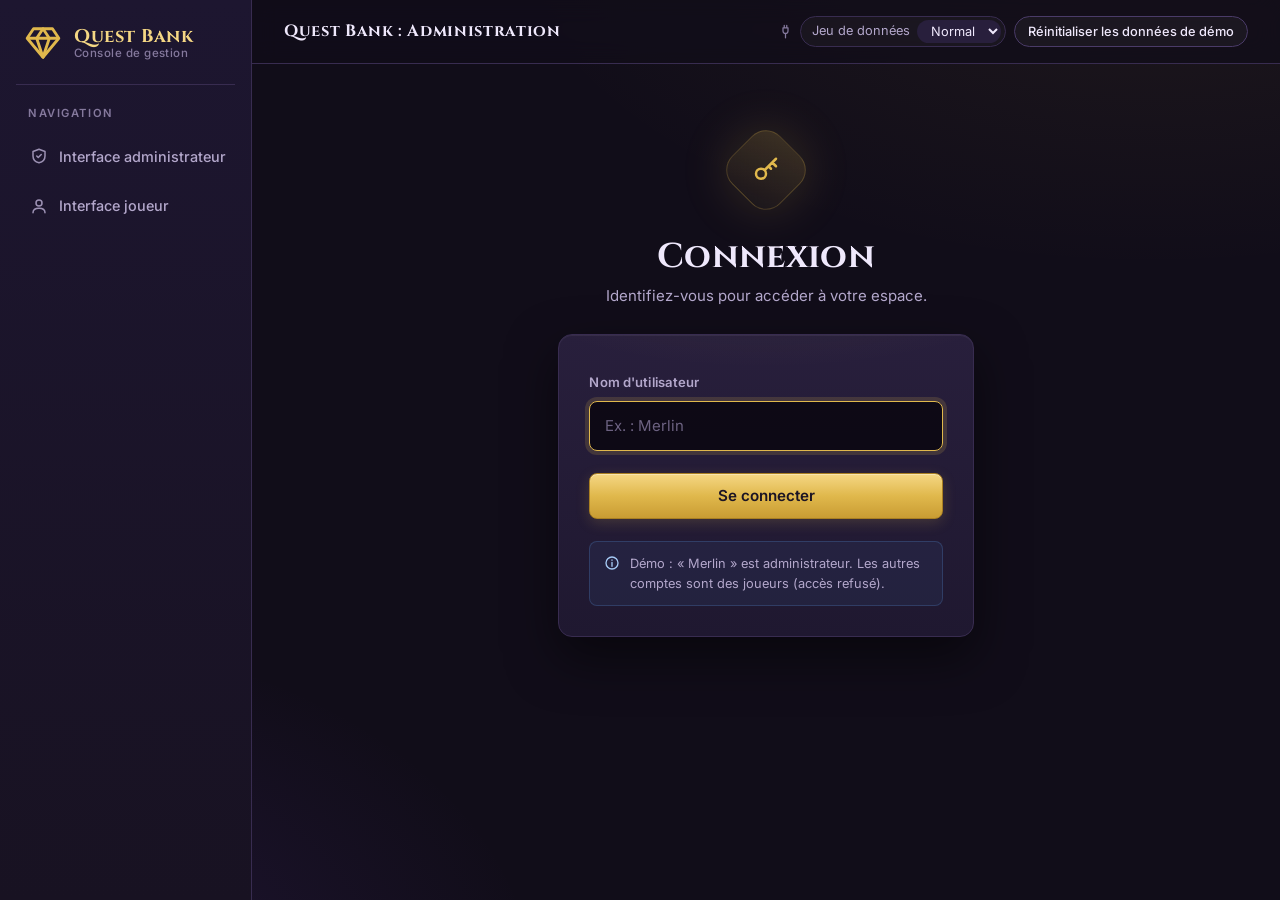
==== commit 9c9c1b1b: "FCT : Alerte d'overflow des billets non gérés Implémentation d'une alerte d'urgence selon le nombre " ====
--- a/quest-bank-admin/bogues.html
+++ b/quest-bank-admin/bogues.html
@@ -37,6 +37,7 @@
             <th>Description du problème</th>
             <th>Joueur qui l'a signalé</th>
             <th>Date</th>
+            <th>Statut</th>
           </tr>
         </thead>
         <tbody id="corps-bogues"></tbody>
--- a/quest-bank-admin/css/style.css
+++ b/quest-bank-admin/css/style.css
@@ -691,6 +691,33 @@
 #btn-deconnexion-joueur { --ico: var(--i-sortie); }
 #btn-supprimer-compte { --ico: var(--i-corbeille); }
 
+/* ---------- Alertes bogues ---------- */
+.alerte-bogues {
+  margin: 1rem 2rem 0;
+  padding: 0.9rem 1.1rem;
+  border-radius: var(--rayon-s);
+  border: 1px solid var(--bord);
+  font-weight: 600;
+}
+.alerte-bogues-jaune {
+  color: #7a5600;
+  background: #fff4cc;
+  border-color: #e0b84c;
+}
+.alerte-bogues-rouge {
+  color: #7a1111;
+  background: #ffe0e0;
+  border-color: #d64545;
+}
+.select-statut-bogue {
+  min-width: 8.5rem;
+  padding: 0.35rem 0.5rem;
+  border-radius: 6px;
+  border: 1px solid var(--bord-fort);
+  background: var(--fond);
+  color: var(--texte);
+  font: inherit;
+}
 /* ---------- Petits écrans ---------- */
 @media (max-width: 900px) {
   .grille-jeu { grid-template-columns: 1fr; }
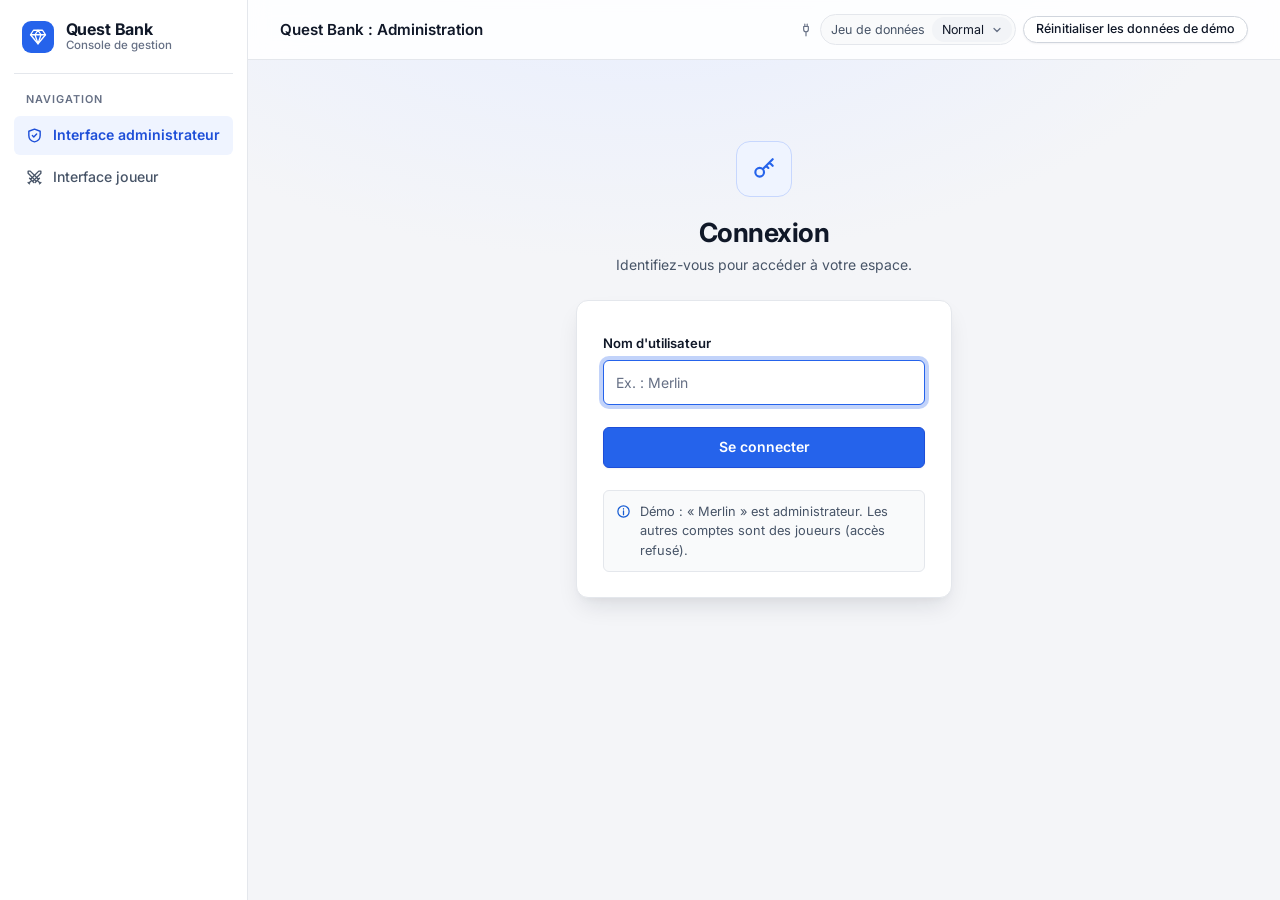
==== commit 0d5e30c2: "FCT redesign" ====
--- a/quest-bank-admin/bogues.html
+++ b/quest-bank-admin/bogues.html
@@ -7,14 +7,17 @@
   <link rel="icon" href="data:image/svg+xml,%3Csvg xmlns='http://www.w3.org/2000/svg' viewBox='0 0 24 24'%3E%3Cpath d='M6 3h12l4 6-10 12L2 9z' fill='%23e0b84c'/%3E%3C/svg%3E">
   <link rel="stylesheet" href="css/style.css">
 </head>
-<body>
+<body class="theme-admin">
   <aside id="menu-navigation" class="menu-lateral">
     <div class="marque">
       <span class="marque-logo" aria-hidden="true"></span>
       <span class="marque-texte">Quest Bank<small>Console de gestion</small></span>
     </div>
-    <p class="titre-menu">Navigation</p>
-    <a href="index.html" class="actif lien-admin">Interface administrateur</a>
+    <p class="titre-menu">Administration</p>
+    <a href="index.html" class="lien-admin">Tableau de bord</a>
+    <a href="joueurs-signales.html" class="lien-signalements">Joueurs signalés</a>
+    <a href="bogues.html" class="lien-bogues actif" aria-current="page">Bogues rapportés</a>
+    <p class="titre-menu">Espace joueur</p>
     <a href="login.html?cible=joueur.html" class="lien-joueur">Interface joueur</a>
   </aside>
   <header id="barre"></header>
--- a/quest-bank-admin/css/style.css
+++ b/quest-bank-admin/css/style.css
@@ -1,37 +1,15 @@
-/* style.css (socle) — thème "grimoire" */
-@import url("https://fonts.googleapis.com/css2?family=Cinzel:wght@600;700&family=Inter:wght@400;500;600;700&display=swap");
-
+/* style.css (socle) : deux identités visuelles sur un même jeu de composants.
+   body.theme-admin  : « Console »  — clair, sobre, dense, accent bleu (outil de travail).
+   body.theme-joueur : « Aventure » — sombre, immersif, or et violet (univers du jeu).
+   Les composants ci-dessous n'utilisent que des variables (--surface, --accent...) : chaque thème les redéfinit. */
+@import url("https://fonts.googleapis.com/css2?family=Cinzel:wght@600;700;800&family=Inter:wght@400;500;600;700&display=swap");
+
+/* ==========================================================================
+   1. Jetons communs (icônes, typographie)
+   ========================================================================== */
 :root {
-  /* Couleurs */
-  --fond: #110d19;
-  --fond-2: #181222;
-  --carte: #1f1830;
-  --carte-2: #281f3c;
-  --carte-3: #31264a;
-  --bord: #382c50;
-  --bord-fort: #4a3b68;
-  --bord-or: rgba(224, 184, 76, 0.22);
-  --texte: #efe8fc;
-  --texte-doux: #b3a7cb;
-  --texte-pale: #85799d;
-  --or: #e0b84c;
-  --or-clair: #f5d784;
-  --or-fonce: #a97f22;
-  --danger: #e0524a;
-  --danger-clair: #ff9b92;
-  --succes: #3db27a;
-  --succes-clair: #86e7b3;
-  --info: #5591d8;
-  --info-clair: #a6caf5;
-
-  /* Formes */
-  --rayon-s: 8px;
-  --rayon: 14px;
-  --ombre: 0 1px 0 rgba(255, 255, 255, 0.04) inset, 0 12px 32px rgba(0, 0, 0, 0.35);
-  --ombre-forte: 0 1px 0 rgba(255, 255, 255, 0.06) inset, 0 20px 50px rgba(0, 0, 0, 0.5);
-  --titre-font: "Cinzel", Georgia, "Times New Roman", serif;
   --corps-font: "Inter", "Segoe UI", system-ui, -apple-system, sans-serif;
-  --menu-l: 252px;
+  --fantasy-font: "Cinzel", Georgia, "Times New Roman", serif;
 
   /* Icônes (masques SVG, colorées par currentColor) */
   --i-gemme: url("data:image/svg+xml;utf8,<svg xmlns='http://www.w3.org/2000/svg' viewBox='0 0 24 24' fill='none' stroke='black' stroke-width='1.8' stroke-linejoin='round'><path d='M6 3h12l4 6-10 12L2 9z'/><path d='M2 9h20M12 21L8 9l4-6 4 6z'/></svg>");
@@ -48,37 +26,139 @@
   --i-info: url("data:image/svg+xml;utf8,<svg xmlns='http://www.w3.org/2000/svg' viewBox='0 0 24 24' fill='none' stroke='black' stroke-width='2' stroke-linecap='round' stroke-linejoin='round'><circle cx='12' cy='12' r='9'/><path d='M12 11v6M12 7.5v.5'/></svg>");
   --i-vide: url("data:image/svg+xml;utf8,<svg xmlns='http://www.w3.org/2000/svg' viewBox='0 0 24 24' fill='none' stroke='black' stroke-width='1.6' stroke-linecap='round' stroke-linejoin='round'><path d='M3 13l3-8h12l3 8v6H3z'/><path d='M3 13h5l1 3h6l1-3h5'/></svg>");
   --i-retour: url("data:image/svg+xml;utf8,<svg xmlns='http://www.w3.org/2000/svg' viewBox='0 0 24 24' fill='none' stroke='black' stroke-width='2.2' stroke-linecap='round' stroke-linejoin='round'><path d='M15 6l-6 6 6 6'/></svg>");
-  --i-fleche: url("data:image/svg+xml;utf8,<svg xmlns='http://www.w3.org/2000/svg' viewBox='0 0 24 24' fill='none' stroke='black' stroke-width='2.2' stroke-linecap='round' stroke-linejoin='round'><path d='M5 12h14M13 6l6 6-6 6'/></svg>");
   --i-cle: url("data:image/svg+xml;utf8,<svg xmlns='http://www.w3.org/2000/svg' viewBox='0 0 24 24' fill='none' stroke='black' stroke-width='2' stroke-linecap='round' stroke-linejoin='round'><circle cx='8' cy='15' r='4'/><path d='M11 12l9-9M17 6l3 3M14 9l2 2'/></svg>");
   --i-outils: url("data:image/svg+xml;utf8,<svg xmlns='http://www.w3.org/2000/svg' viewBox='0 0 24 24' fill='none' stroke='black' stroke-width='2' stroke-linecap='round' stroke-linejoin='round'><path d='M10 2v4M14 2v4M8 6h8v5a4 4 0 0 1-8 0zM12 15v7'/></svg>");
-}
-
+  --i-epees: url("data:image/svg+xml;utf8,<svg xmlns='http://www.w3.org/2000/svg' viewBox='0 0 24 24' fill='none' stroke='black' stroke-width='1.9' stroke-linecap='round' stroke-linejoin='round'><path d='M14.5 17.5L3 6V3h3l11.5 11.5M13 19l6-6M16 16l4 4M19 21l2-2'/><path d='M9.5 17.5L21 6V3h-3L6.5 14.5M11 19l-6-6M8 16l-4 4M5 21l-2-2'/></svg>");
+  --i-sablier: url("data:image/svg+xml;utf8,<svg xmlns='http://www.w3.org/2000/svg' viewBox='0 0 24 24' fill='none' stroke='black' stroke-width='2' stroke-linecap='round' stroke-linejoin='round'><path d='M6 2h12M6 22h12M7 2c0 6 10 6 10 10S7 16 7 22M17 2c0 6-10 6-10 10s10 4 10 10'/></svg>");
+}
+
+/* ==========================================================================
+   2. Thème « Console » (administration) — valeurs par défaut
+   ========================================================================== */
+:root,
+.theme-admin {
+  --fond: #f4f5f8;
+  --surface: #ffffff;
+  --surface-2: #f9fafb;
+  --surface-3: #f2f4f7;
+  --bord: #e4e7ec;
+  --bord-fort: #d0d5dd;
+  --texte: #101828;
+  --texte-doux: #475467;
+  --texte-pale: #667085;
+
+  --accent: #2563eb;
+  --accent-fort: #1d4ed8;
+  --accent-doux: #eff4ff;
+  --accent-bord: #c7d7fe;
+  --accent-texte: #ffffff;
+  --accent-lien: #1d4ed8;
+  --focus: rgba(37, 99, 235, 0.28);
+
+  --danger: #d92d20;
+  --danger-fort: #b42318;
+  --danger-doux: #fef3f2;
+  --danger-bord: #fecdca;
+  --danger-texte: #b42318;
+  --succes-doux: #ecfdf3;
+  --succes-bord: #abefc6;
+  --succes-texte: #067647;
+  --info-doux: #eff8ff;
+  --info-bord: #b2ddff;
+  --info-texte: #175cd3;
+  --warn-doux: #fffaeb;
+  --warn-bord: #fedf89;
+  --warn-texte: #b54708;
+  --neutre-doux: #f2f4f7;
+  --neutre-bord: #e4e7ec;
+  --neutre-texte: #344054;
+
+  --rayon-s: 6px;
+  --rayon: 10px;
+  --rayon-l: 12px;
+  --ombre: 0 1px 2px rgba(16, 24, 40, 0.05);
+  --ombre-forte: 0 12px 24px -6px rgba(16, 24, 40, 0.12), 0 4px 8px -4px rgba(16, 24, 40, 0.05);
+  --titre-font: var(--corps-font);
+  --menu-l: 248px;
+  --contenu-max: 1200px;
+  --fleche-select: url("data:image/svg+xml;utf8,<svg xmlns='http://www.w3.org/2000/svg' viewBox='0 0 24 24' fill='none' stroke='%23667085' stroke-width='2.5' stroke-linecap='round' stroke-linejoin='round'><path d='M6 9l6 6 6-6'/></svg>");
+  color-scheme: light;
+}
+
+/* ==========================================================================
+   3. Thème « Aventure » (joueur)
+   ========================================================================== */
+.theme-joueur {
+  --fond: #0c0815;
+  --surface: #1a1328;
+  --surface-2: #211834;
+  --surface-3: #2b2041;
+  --bord: #33274a;
+  --bord-fort: #4a3b68;
+  --texte: #f3ecff;
+  --texte-doux: #bdb1d6;
+  --texte-pale: #8a7ea3;
+
+  --accent: #e0b84c;
+  --accent-fort: #f5d784;
+  --accent-doux: rgba(224, 184, 76, 0.12);
+  --accent-bord: rgba(224, 184, 76, 0.38);
+  --accent-texte: #1b1424;
+  --accent-lien: #f5d784;
+  --focus: rgba(224, 184, 76, 0.3);
+
+  --danger: #e0524a;
+  --danger-fort: #c23e36;
+  --danger-doux: rgba(224, 82, 74, 0.14);
+  --danger-bord: rgba(224, 82, 74, 0.45);
+  --danger-texte: #ff9b92;
+  --succes-doux: rgba(61, 178, 122, 0.14);
+  --succes-bord: rgba(61, 178, 122, 0.45);
+  --succes-texte: #86e7b3;
+  --info-doux: rgba(85, 145, 216, 0.14);
+  --info-bord: rgba(85, 145, 216, 0.45);
+  --info-texte: #a6caf5;
+  --warn-doux: rgba(224, 184, 76, 0.14);
+  --warn-bord: rgba(224, 184, 76, 0.45);
+  --warn-texte: #f5d784;
+  --neutre-doux: rgba(255, 255, 255, 0.05);
+  --neutre-bord: #4a3b68;
+  --neutre-texte: #bdb1d6;
+
+  --rayon-s: 10px;
+  --rayon: 16px;
+  --rayon-l: 22px;
+  --ombre: 0 1px 0 rgba(255, 255, 255, 0.04) inset, 0 14px 34px rgba(0, 0, 0, 0.38);
+  --ombre-forte: 0 1px 0 rgba(255, 255, 255, 0.06) inset, 0 24px 60px rgba(0, 0, 0, 0.55);
+  --titre-font: var(--fantasy-font);
+  --contenu-max: 1120px;
+  --fleche-select: url("data:image/svg+xml;utf8,<svg xmlns='http://www.w3.org/2000/svg' viewBox='0 0 24 24' fill='none' stroke='%23e0b84c' stroke-width='2.5' stroke-linecap='round' stroke-linejoin='round'><path d='M6 9l6 6 6-6'/></svg>");
+  color-scheme: dark;
+}
+
+/* ==========================================================================
+   4. Base
+   ========================================================================== */
 * { box-sizing: border-box; }
 [hidden] { display: none !important; }
-
 html { scroll-behavior: smooth; }
 
 body {
   margin: 0;
-  padding-left: var(--menu-l);
   min-height: 100vh;
-  background:
-    radial-gradient(1100px 600px at 90% -10%, rgba(224, 184, 76, 0.07), transparent 60%),
-    radial-gradient(900px 600px at 0% 110%, rgba(120, 70, 210, 0.16), transparent 60%),
-    var(--fond);
-  background-attachment: fixed;
+  background: var(--fond);
   color: var(--texte);
   font-family: var(--corps-font);
-  font-size: 15px;
-  line-height: 1.6;
+  font-size: 14px;
+  line-height: 1.55;
   -webkit-font-smoothing: antialiased;
 }
-
-::selection { background: var(--or); color: var(--fond); }
+::selection { background: var(--accent); color: var(--accent-texte); }
+a { color: var(--accent-lien); }
 
 /* Utilitaire d'icône : un ::before masqué, coloré par currentColor */
 .menu-lateral a::before,
-.marque-logo,
+.marque-logo::before,
 .blason::before,
 .avatar::before,
 .retour::before,
@@ -89,7 +169,11 @@
 .msg::before,
 .vide::before,
 .aide::before,
-.outils::before {
+.outils::before,
+.btn-signaler::before,
+.barre-filtres label::before,
+.alerte-bogues::before,
+.partie-meta time::before {
   content: "";
   display: inline-block;
   flex: none;
@@ -98,331 +182,336 @@
   mask: var(--ico) center / contain no-repeat;
 }
 
-/* ---------- Menu latéral ---------- */
+h1 {
+  margin: 0;
+  color: var(--texte);
+  font-family: var(--titre-font);
+  font-size: 1.65rem;
+  font-weight: 700;
+  line-height: 1.2;
+  letter-spacing: -0.02em;
+}
+h2 {
+  margin: 0;
+  font-family: var(--titre-font);
+  font-size: 1.05rem;
+  font-weight: 600;
+  color: var(--texte);
+  letter-spacing: -0.01em;
+}
+h3 {
+  margin: 0;
+  font-family: var(--corps-font);
+  font-size: 0.98rem;
+  font-weight: 600;
+  line-height: 1.35;
+  color: var(--texte);
+}
+
+.surtitre {
+  margin: 0 0 0.35rem;
+  color: var(--accent);
+  font-size: 0.72rem;
+  font-weight: 600;
+  letter-spacing: 0.12em;
+  text-transform: uppercase;
+}
+.sous-titre { margin: 0.35rem 0 0; color: var(--texte-doux); }
+.sous-titre.centre { text-align: center; }
+
+main { max-width: var(--contenu-max); margin: 2rem auto 4rem; padding: 0 2rem; }
+
+.entete-page {
+  display: flex;
+  flex-wrap: wrap;
+  align-items: flex-end;
+  justify-content: space-between;
+  gap: 1rem;
+  margin-bottom: 1.5rem;
+}
+
+.retour {
+  --ico: var(--i-retour);
+  display: inline-flex;
+  align-items: center;
+  gap: 0.25rem;
+  margin-bottom: 0.9rem;
+  color: var(--texte-pale);
+  font-size: 0.82rem;
+  font-weight: 500;
+  text-decoration: none;
+  transition: color 0.15s;
+}
+.retour::before { width: 15px; height: 15px; transition: transform 0.15s; }
+.retour:hover { color: var(--accent-lien); }
+.retour:hover::before { transform: translateX(-3px); }
+
+/* ==========================================================================
+   5. Navigation latérale + barre d'outils
+   ========================================================================== */
 .menu-lateral {
   position: fixed;
   inset: 0 auto 0 0;
   width: var(--menu-l);
-  padding: 1.5rem 1rem;
-  background: linear-gradient(180deg, #1d1630 0%, var(--fond-2) 100%);
+  padding: 1.25rem 0.9rem;
+  display: flex;
+  flex-direction: column;
+  gap: 0.15rem;
+  z-index: 20;
+  background: var(--surface);
   border-right: 1px solid var(--bord);
-  display: flex;
-  flex-direction: column;
-  gap: 0.25rem;
-  z-index: 20;
-}
-
+}
 .marque {
   display: flex;
   align-items: center;
-  gap: 0.75rem;
-  padding: 0 0.5rem 1.4rem;
-  margin-bottom: 1rem;
+  gap: 0.7rem;
+  padding: 0 0.5rem 1.25rem;
+  margin-bottom: 0.9rem;
   border-bottom: 1px solid var(--bord);
 }
 .marque-logo {
   --ico: var(--i-gemme);
-  width: 38px;
-  height: 38px;
-  color: var(--or);
-  filter: drop-shadow(0 0 10px rgba(224, 184, 76, 0.45));
-}
+  display: grid;
+  place-items: center;
+  flex: none;
+  width: 32px;
+  height: 32px;
+  border-radius: 9px;
+  background: var(--accent);
+  color: #fff;
+}
+.marque-logo::before { width: 18px; height: 18px; }
 .marque-texte {
   display: flex;
   flex-direction: column;
   font-family: var(--titre-font);
   font-weight: 700;
-  font-size: 1.15rem;
-  line-height: 1.15;
-  color: var(--or-clair);
-  letter-spacing: 0.03em;
+  font-size: 1rem;
+  line-height: 1.2;
+  color: var(--texte);
+  letter-spacing: -0.01em;
 }
 .marque-texte small {
   font-family: var(--corps-font);
   font-size: 0.72rem;
   font-weight: 500;
-  letter-spacing: 0.04em;
+  letter-spacing: 0;
   color: var(--texte-pale);
 }
-
 .menu-lateral .titre-menu {
-  margin: 0 0 0.4rem;
-  padding: 0 0.75rem;
+  margin: 0 0 0.35rem;
+  padding: 0 0.7rem;
   color: var(--texte-pale);
-  font-size: 0.7rem;
+  font-size: 0.68rem;
   font-weight: 600;
-  letter-spacing: 0.14em;
+  letter-spacing: 0.1em;
   text-transform: uppercase;
 }
-
 .menu-lateral a {
   position: relative;
   display: flex;
   align-items: center;
-  gap: 0.7rem;
-  padding: 0.7rem 0.85rem;
+  gap: 0.65rem;
+  padding: 0.55rem 0.7rem;
   border-radius: var(--rayon-s);
   color: var(--texte-doux);
   text-decoration: none;
-  font-size: 0.9rem;
+  font-size: 0.88rem;
   font-weight: 500;
   white-space: nowrap;
   transition: background 0.15s, color 0.15s;
 }
-.menu-lateral a::before { width: 18px; height: 18px; opacity: 0.85; }
+.menu-lateral a::before { width: 17px; height: 17px; }
 .menu-lateral a.lien-admin { --ico: var(--i-bouclier); }
-.menu-lateral a.lien-joueur { --ico: var(--i-joueur); }
-.menu-lateral a:hover { background: rgba(255, 255, 255, 0.045); color: var(--texte); }
-.menu-lateral a:focus-visible { outline: 2px solid var(--or); outline-offset: 2px; }
-.menu-lateral a.actif {
-  background: linear-gradient(90deg, rgba(224, 184, 76, 0.16), rgba(224, 184, 76, 0.04));
-  color: var(--or-clair);
-}
-.menu-lateral a.actif::after {
-  content: "";
-  position: absolute;
-  left: -1rem;
-  top: 22%;
-  bottom: 22%;
-  width: 3px;
-  border-radius: 0 3px 3px 0;
-  background: var(--or);
-  box-shadow: 0 0 10px var(--or);
-}
-
-/* ---------- Barre du haut (générée par ui.js) ---------- */
+.menu-lateral a.lien-joueur { --ico: var(--i-epees); }
+.menu-lateral a.lien-signalements { --ico: var(--i-drapeau); }
+.menu-lateral a.lien-bogues { --ico: var(--i-bogue); }
+.menu-lateral .titre-menu ~ .titre-menu { margin-top: 1.1rem; }
+.menu-lateral a:hover { background: var(--surface-3); color: var(--texte); }
+.menu-lateral a:focus-visible { outline: 2px solid var(--accent); outline-offset: 2px; }
+.menu-lateral a.actif { background: var(--accent-doux); color: var(--accent-lien); font-weight: 600; }
+
 header#barre {
   position: sticky;
   top: 0;
   z-index: 10;
   display: flex;
   flex-wrap: wrap;
-  gap: 0.75rem 1.25rem;
+  gap: 0.6rem 1.25rem;
   align-items: center;
   justify-content: space-between;
-  min-height: 64px;
-  padding: 0.7rem 2rem;
-  background: rgba(17, 13, 25, 0.78);
-  backdrop-filter: blur(12px) saturate(1.2);
-  -webkit-backdrop-filter: blur(12px) saturate(1.2);
+  min-height: 60px;
+  padding: 0.6rem 2rem;
+  background: color-mix(in srgb, var(--surface) 88%, transparent);
+  backdrop-filter: blur(10px);
+  -webkit-backdrop-filter: blur(10px);
   border-bottom: 1px solid var(--bord);
 }
-
 header .titre {
   color: var(--texte);
   font-family: var(--titre-font);
-  font-size: 1.02rem;
-  font-weight: 700;
-  letter-spacing: 0.04em;
+  font-size: 0.95rem;
+  font-weight: 600;
   text-decoration: none;
 }
-header .titre:hover { color: var(--or-clair); }
-
+header .titre:hover { color: var(--accent-lien); }
 header .outils {
+  --ico: var(--i-outils);
   display: flex;
   flex-wrap: wrap;
-  gap: 0.5rem;
-  align-items: center;
-  font-size: 0.8rem;
+  gap: 0.45rem;
+  align-items: center;
+  font-size: 0.78rem;
   color: var(--texte-doux);
 }
-header .outils::before {
-  --ico: var(--i-outils);
-  width: 15px;
-  height: 15px;
-  color: var(--texte-pale);
-  margin-right: -0.1rem;
-}
+header .outils::before { width: 14px; height: 14px; color: var(--texte-pale); }
 header .outils label {
   display: inline-flex;
   align-items: center;
-  gap: 0.45rem;
-  padding: 0.2rem 0.25rem 0.2rem 0.7rem;
-  background: rgba(255, 255, 255, 0.03);
+  gap: 0.4rem;
+  padding: 0.15rem 0.2rem 0.15rem 0.65rem;
+  background: var(--surface-2);
   border: 1px solid var(--bord);
   border-radius: 999px;
 }
-header .outils label select { border: none; background: var(--carte-2); border-radius: 999px; padding: 0.2rem 0.6rem; }
-header .outils button.secondaire { border-radius: 999px; }
+header .outils label select { border: none; background-color: var(--surface-3); border-radius: 999px; padding: 0.15rem 1.6rem 0.15rem 0.65rem; font-size: 0.78rem; }
+header .outils button.secondaire { border-radius: 999px; font-size: 0.78rem; padding: 0.32rem 0.75rem; }
 header .qui {
   display: inline-flex;
   align-items: center;
   gap: 0.45rem;
-  padding: 0.28rem 0.75rem;
+  padding: 0.25rem 0.7rem;
   border-radius: 999px;
-  background: rgba(224, 184, 76, 0.1);
-  border: 1px solid var(--bord-or);
-  color: var(--or-clair);
-  font-weight: 500;
-}
-header .qui::before {
-  content: "";
-  width: 7px;
-  height: 7px;
-  border-radius: 50%;
-  background: var(--succes);
-  box-shadow: 0 0 0 3px rgba(61, 178, 122, 0.25);
-}
-
-select {
-  background: var(--fond);
-  color: var(--texte);
-  border: 1px solid var(--bord);
-  border-radius: 6px;
-  padding: 0.3rem 0.5rem;
-  font: inherit;
-  cursor: pointer;
-}
-select:focus-visible { outline: 2px solid var(--or); outline-offset: 1px; }
-
-/* ---------- Contenu ---------- */
-main { max-width: 1080px; margin: 2.5rem auto 4rem; padding: 0 2rem; }
-
-h1 {
-  margin: 0;
-  color: var(--texte);
-  font-family: var(--titre-font);
-  font-size: clamp(1.6rem, 1.2rem + 1.3vw, 2.15rem);
-  font-weight: 700;
-  line-height: 1.2;
-  letter-spacing: 0.01em;
-}
-h2 {
-  margin: 0;
-  font-family: var(--titre-font);
-  font-size: 1.15rem;
-  color: var(--or-clair);
-  letter-spacing: 0.02em;
-}
-
-.surtitre {
-  margin: 0 0 0.35rem;
-  color: var(--or);
-  font-size: 0.75rem;
+  background: var(--succes-doux);
+  border: 1px solid var(--succes-bord);
+  color: var(--succes-texte);
   font-weight: 600;
-  letter-spacing: 0.16em;
-  text-transform: uppercase;
-}
-.sous-titre { margin: 0.45rem 0 0; color: var(--texte-doux); }
-.sous-titre.centre { text-align: center; }
-
-.entete-page {
-  display: flex;
-  flex-wrap: wrap;
-  align-items: flex-end;
-  justify-content: space-between;
-  gap: 1rem;
-  margin-bottom: 1.75rem;
-}
-
-.retour {
-  --ico: var(--i-retour);
-  display: inline-flex;
-  align-items: center;
-  gap: 0.3rem;
-  margin-bottom: 1rem;
-  color: var(--texte-pale);
-  font-size: 0.85rem;
-  font-weight: 500;
-  text-decoration: none;
-  transition: color 0.15s;
-}
-.retour::before { width: 16px; height: 16px; transition: transform 0.15s; }
-.retour:hover { color: var(--or-clair); }
-.retour:hover::before { transform: translateX(-3px); }
-
-/* ---------- Boutons ---------- */
+}
+header .qui::before { content: ""; width: 7px; height: 7px; border-radius: 50%; background: currentColor; }
+
+/* ==========================================================================
+   6. Boutons et champs
+   ========================================================================== */
 button {
   display: inline-flex;
   align-items: center;
   justify-content: center;
-  gap: 0.5rem;
+  gap: 0.45rem;
   cursor: pointer;
-  border: 1px solid var(--or-fonce);
-  background: linear-gradient(180deg, var(--or-clair) 0%, var(--or) 50%, #c99c33 100%);
-  color: #1b1424;
-  padding: 0.65rem 1.2rem;
+  border: 1px solid var(--accent-fort);
+  background: var(--accent);
+  color: var(--accent-texte);
+  padding: 0.6rem 1.1rem;
   border-radius: var(--rayon-s);
   font: inherit;
   font-weight: 600;
   line-height: 1.2;
-  box-shadow: 0 1px 0 rgba(255, 255, 255, 0.35) inset, 0 4px 14px rgba(224, 184, 76, 0.18);
-  transition: transform 0.12s, box-shadow 0.15s, filter 0.15s, background 0.15s, border-color 0.15s;
-}
-button:hover { filter: brightness(1.07); box-shadow: 0 1px 0 rgba(255, 255, 255, 0.35) inset, 0 6px 20px rgba(224, 184, 76, 0.3); }
-button:active { transform: translateY(1px) scale(0.99); }
-button:focus-visible { outline: 2px solid var(--or-clair); outline-offset: 3px; }
+  box-shadow: var(--ombre);
+  transition: transform 0.12s, box-shadow 0.15s, filter 0.15s, background 0.15s, border-color 0.15s, color 0.15s;
+}
+button:hover { background: var(--accent-fort); }
+button:active { transform: translateY(1px); }
+button:focus-visible { outline: none; box-shadow: 0 0 0 4px var(--focus); }
+button:disabled,
+button:disabled:hover { cursor: not-allowed; opacity: 0.5; transform: none; box-shadow: none; }
 
 button.secondaire {
-  background: rgba(255, 255, 255, 0.035);
+  background: var(--surface);
   color: var(--texte);
   border-color: var(--bord-fort);
   font-weight: 500;
-  font-size: 0.8rem;
-  padding: 0.4rem 0.8rem;
-  box-shadow: none;
-}
-button.secondaire:hover { background: rgba(255, 255, 255, 0.08); border-color: var(--or-fonce); filter: none; }
-
-button.danger {
-  background: linear-gradient(180deg, #ee6b62 0%, var(--danger) 55%, #c23e36 100%);
-  border-color: #a8352b;
-  color: #fff;
-  box-shadow: 0 1px 0 rgba(255, 255, 255, 0.25) inset, 0 4px 14px rgba(224, 82, 74, 0.22);
-}
-button.danger:hover { box-shadow: 0 1px 0 rgba(255, 255, 255, 0.25) inset, 0 6px 20px rgba(224, 82, 74, 0.35); }
-
-#btn-rafraichir { --ico: var(--i-rafraichir); font-size: 0.85rem; padding: 0.55rem 0.95rem; }
+}
+button.secondaire:hover { background: var(--surface-3); }
+
+button.danger { background: var(--danger); border-color: var(--danger-fort); color: #fff; }
+button.danger:hover { background: var(--danger-fort); }
+
+#btn-rafraichir { --ico: var(--i-rafraichir); font-size: 0.85rem; padding: 0.5rem 0.9rem; }
 #btn-rafraichir::before { width: 15px; height: 15px; transition: transform 0.4s; }
 #btn-rafraichir:hover::before { transform: rotate(180deg); }
 
-/* ---------- Cartes (gros boutons) ---------- */
-.cartes { display: grid; grid-template-columns: repeat(auto-fit, minmax(260px, 1fr)); gap: 1.25rem; }
-
+select {
+  -webkit-appearance: none;
+  appearance: none;
+  background: var(--surface) var(--fleche-select) right 0.55rem center / 12px no-repeat;
+  color: var(--texte);
+  border: 1px solid var(--bord-fort);
+  border-radius: var(--rayon-s);
+  padding: 0.35rem 1.8rem 0.35rem 0.65rem;
+  font: inherit;
+  cursor: pointer;
+  transition: border-color 0.15s, box-shadow 0.15s;
+}
+select:hover { border-color: var(--texte-pale); }
+select:focus-visible { outline: none; border-color: var(--accent); box-shadow: 0 0 0 4px var(--focus); }
+select option { background: var(--surface); color: var(--texte); }
+.select-statut-bogue,
+.select-statut { min-width: 8.5rem; font-size: 0.84rem; }
+
+input[type="text"] {
+  width: 100%;
+  padding: 0.65rem 0.8rem;
+  border-radius: var(--rayon-s);
+  border: 1px solid var(--bord-fort);
+  background: var(--surface);
+  color: var(--texte);
+  font: inherit;
+  transition: border-color 0.15s, box-shadow 0.15s;
+}
+input[type="text"]::placeholder { color: var(--texte-pale); }
+input[type="text"]:hover { border-color: var(--texte-pale); }
+input[type="text"]:focus { outline: none; border-color: var(--accent); box-shadow: 0 0 0 4px var(--focus); }
+
+/* ==========================================================================
+   7. Cartes (gros boutons de navigation / d'action)
+   ========================================================================== */
+.cartes { display: grid; grid-template-columns: repeat(auto-fit, minmax(280px, 1fr)); gap: 1rem; }
 .cartes button {
   position: relative;
   flex-direction: column;
   align-items: flex-start;
   justify-content: flex-start;
-  gap: 0.35rem;
-  min-height: 190px;
-  padding: 1.6rem 1.6rem 3.2rem;
+  gap: 0.3rem;
+  min-height: 170px;
+  padding: 1.4rem;
   text-align: left;
   font-family: var(--titre-font);
-  font-size: 1.3rem;
-  letter-spacing: 0.02em;
+  font-size: 1.05rem;
   color: var(--texte);
-  background:
-    radial-gradient(400px 200px at 100% 0%, rgba(224, 184, 76, 0.1), transparent 70%),
-    linear-gradient(180deg, var(--carte-2), var(--carte));
+  background: var(--surface);
   border: 1px solid var(--bord);
-  border-radius: var(--rayon);
+  border-radius: var(--rayon-l);
   box-shadow: var(--ombre);
   overflow: hidden;
 }
 .cartes button::before {
-  width: 32px;
-  height: 32px;
-  margin-bottom: 0.9rem;
-  color: var(--or);
-  filter: drop-shadow(0 0 8px rgba(224, 184, 76, 0.35));
+  width: 22px;
+  height: 22px;
+  margin: 10px 10px 1.5rem;
+  color: var(--accent);
+}
+.cartes button {
+  background:
+    radial-gradient(circle 21px at 21px 21px, var(--accent-doux) 97%, transparent 100%) 1.4rem 1.4rem / 42px 42px no-repeat,
+    var(--surface);
 }
 .cartes button::after {
   content: "";
   font-family: var(--corps-font);
-  font-size: 0.88rem;
+  font-size: 0.86rem;
   font-weight: 400;
   letter-spacing: 0;
   line-height: 1.5;
   color: var(--texte-doux);
 }
 .cartes button:hover {
-  transform: translateY(-4px);
-  filter: none;
-  border-color: var(--or-fonce);
-  box-shadow: var(--ombre-forte), 0 0 0 1px rgba(224, 184, 76, 0.25);
-}
-.cartes button:active { transform: translateY(-2px); }
+  transform: translateY(-2px);
+  border-color: var(--accent-bord);
+  box-shadow: var(--ombre-forte);
+  background:
+    radial-gradient(circle 21px at 21px 21px, var(--accent-doux) 97%, transparent 100%) 1.4rem 1.4rem / 42px 42px no-repeat,
+    var(--surface);
+}
 
 #btn-joueurs { --ico: var(--i-drapeau); }
 #btn-joueurs::after { content: "Examinez les signalements et bannissez les joueurs fautifs."; }
@@ -431,321 +520,685 @@
 #btn-quete { --ico: var(--i-boussole); }
 #btn-quete::after { content: "Lancez une nouvelle aventure. Votre statut est vérifié à chaque action."; }
 
-/* ---------- Messages ---------- */
-#messages { margin: 0 0 1.5rem; }
+.compteur-carte {
+  position: absolute;
+  top: 1.4rem;
+  right: 1.4rem;
+  padding: 0.18rem 0.6rem;
+  border-radius: 999px;
+  background: var(--danger-doux);
+  border: 1px solid var(--danger-bord);
+  color: var(--danger-texte);
+  font-family: var(--corps-font);
+  font-size: 0.74rem;
+  font-weight: 600;
+  letter-spacing: 0;
+  font-variant-numeric: tabular-nums;
+}
+.compteur-carte.zero { background: var(--succes-doux); border-color: var(--succes-bord); color: var(--succes-texte); }
+
+/* ==========================================================================
+   8. Messages, alertes, aides, états vides
+   ========================================================================== */
+#messages { margin: 0 0 1.25rem; }
 #messages:empty { margin: 0; }
 .msg {
   --ico: var(--i-info);
   position: relative;
-  padding: 0.95rem 1.15rem 0.95rem 3rem;
-  border-radius: var(--rayon-s);
-  border: 1px solid var(--bord);
-  background: var(--carte);
-  box-shadow: 0 6px 18px rgba(0, 0, 0, 0.25);
+  margin: 0;
+  padding: 0.8rem 1rem 0.8rem 2.75rem;
+  border-radius: var(--rayon);
+  border: 1px solid var(--info-bord);
+  background: var(--info-doux);
+  color: var(--texte);
   animation: apparition 0.25s ease-out;
 }
-.msg::before {
-  position: absolute;
-  left: 1.05rem;
-  top: 1.05rem;
-  width: 19px;
-  height: 19px;
-}
-.msg a {
-  display: inline-block;
-  margin-left: 0.35rem;
-  color: var(--or-clair);
-  font-weight: 600;
-  text-underline-offset: 3px;
-}
-.msg-succes { --ico: var(--i-ok); border-color: rgba(61, 178, 122, 0.45); background: linear-gradient(90deg, rgba(61, 178, 122, 0.14), var(--carte) 70%); }
-.msg-succes::before { color: var(--succes-clair); }
-.msg-erreur { --ico: var(--i-alerte); border-color: rgba(224, 82, 74, 0.5); background: linear-gradient(90deg, rgba(224, 82, 74, 0.16), var(--carte) 70%); }
-.msg-erreur::before { color: var(--danger-clair); }
-.msg-info { --ico: var(--i-info); border-color: rgba(85, 145, 216, 0.45); background: linear-gradient(90deg, rgba(85, 145, 216, 0.14), var(--carte) 70%); }
-.msg-info::before { color: var(--info-clair); }
+.msg::before { position: absolute; left: 1rem; top: 0.95rem; width: 17px; height: 17px; color: var(--info-texte); }
+.msg a { margin-left: 0.35rem; color: var(--accent-lien); font-weight: 600; text-underline-offset: 3px; }
+.msg-succes { --ico: var(--i-ok); border-color: var(--succes-bord); background: var(--succes-doux); }
+.msg-succes::before { color: var(--succes-texte); }
+.msg-erreur { --ico: var(--i-alerte); border-color: var(--danger-bord); background: var(--danger-doux); }
+.msg-erreur::before { color: var(--danger-texte); }
+.msg-compact { margin-top: 0.9rem; padding: 0.6rem 0.85rem 0.6rem 2.4rem; font-size: 0.84rem; }
+.msg-compact::before { left: 0.85rem; top: 0.72rem; width: 15px; height: 15px; }
 
 @keyframes apparition {
   from { opacity: 0; transform: translateY(-6px); }
   to { opacity: 1; transform: none; }
 }
 
-/* ---------- Tableaux ---------- */
-.table-conteneur { overflow-x: auto; border-radius: var(--rayon); }
-
-table {
-  width: 100%;
-  border-collapse: separate;
-  border-spacing: 0;
-  background: var(--carte);
+.alerte-bogues {
+  --ico: var(--i-alerte);
+  position: relative;
+  max-width: calc(var(--contenu-max) - 4rem);
+  width: calc(100% - 4rem);
+  margin: 1.25rem auto 0;
+  padding: 0.8rem 1rem 0.8rem 2.75rem;
+  border-radius: var(--rayon);
   border: 1px solid var(--bord);
-  border-radius: var(--rayon);
-  overflow: hidden;
-  box-shadow: var(--ombre);
-}
-th, td { padding: 0.95rem 1.1rem; text-align: left; border-bottom: 1px solid var(--bord); vertical-align: top; }
-th {
-  background: var(--carte-2);
-  color: var(--texte-pale);
-  font-size: 0.7rem;
+  font-size: 0.88rem;
   font-weight: 600;
-  letter-spacing: 0.1em;
-  text-transform: uppercase;
+}
+.alerte-bogues::before { position: absolute; left: 1rem; top: 0.95rem; width: 17px; height: 17px; }
+.alerte-bogues-jaune { color: var(--warn-texte); background: var(--warn-doux); border-color: var(--warn-bord); }
+.alerte-bogues-rouge { color: var(--danger-texte); background: var(--danger-doux); border-color: var(--danger-bord); }
+
+.aide {
+  --ico: var(--i-info);
+  display: flex;
+  gap: 0.55rem;
+  margin: 0.9rem 0 0;
+  padding: 0.7rem 0.8rem;
+  font-size: 0.8rem;
+  line-height: 1.5;
+  color: var(--texte-doux);
+  background: var(--surface-2);
+  border: 1px solid var(--bord);
+  border-radius: var(--rayon-s);
+}
+.aide::before { width: 15px; height: 15px; margin-top: 2px; color: var(--info-texte); }
+
+.vide {
+  --ico: var(--i-vide);
+  display: flex;
+  flex-direction: column;
+  align-items: center;
+  gap: 0.75rem;
+  margin: 0;
+  padding: 3rem 1.5rem;
+  text-align: center;
+  color: var(--texte-doux);
+  background: var(--surface);
+  border: 1px dashed var(--bord-fort);
+  border-radius: var(--rayon-l);
+}
+.vide::before { width: 40px; height: 40px; color: var(--texte-pale); }
+
+.pastille {
+  display: inline-flex;
+  align-items: center;
+  padding: 0.22rem 0.7rem;
+  border-radius: 999px;
+  background: var(--accent-doux);
+  border: 1px solid var(--accent-bord);
+  color: var(--accent-lien);
+  font-size: 0.76rem;
+  font-weight: 600;
   white-space: nowrap;
-}
-td { font-size: 0.92rem; }
-tbody tr { transition: background 0.12s; }
-tbody tr:nth-child(even) { background: rgba(255, 255, 255, 0.012); }
-tbody tr:hover { background: rgba(224, 184, 76, 0.045); }
-tbody tr:last-child td { border-bottom: none; }
-td.nom { min-width: 7.5rem; font-weight: 600; color: var(--texte); }
-td.nom, td.motif { overflow-wrap: anywhere; word-break: break-word; }
-td.motif { color: var(--texte-doux); }
-td:first-child.motif { color: var(--texte); font-weight: 500; }
-#corps-joueurs td:last-child, #corps-joueurs td:nth-child(4) { white-space: nowrap; }
-#corps-bogues td:last-child { color: var(--texte-pale); font-variant-numeric: tabular-nums; }
-#corps-joueurs td:nth-child(3) { color: var(--texte-pale); font-variant-numeric: tabular-nums; white-space: nowrap; }
-
-td .btn-bannir {
-  padding: 0.4rem 0.85rem;
-  font-size: 0.8rem;
-  background: rgba(224, 82, 74, 0.12);
-  color: var(--danger-clair);
-  border-color: rgba(224, 82, 74, 0.5);
-  box-shadow: none;
-}
-td .btn-bannir:hover { background: var(--danger); color: #fff; border-color: var(--danger); filter: none; }
-
-/* ---------- Badges ---------- */
+  font-variant-numeric: tabular-nums;
+}
+.pastille:empty { display: none; }
+
+/* ==========================================================================
+   9. Badges
+   ========================================================================== */
 .badge {
   display: inline-flex;
   align-items: center;
   gap: 0.35rem;
   margin: 0.2rem 0.1rem 0.1rem 0;
-  padding: 0.18rem 0.6rem;
+  padding: 0.12rem 0.55rem;
   border-radius: 999px;
   font-size: 0.7rem;
   font-weight: 600;
   line-height: 1.5;
-  letter-spacing: 0.03em;
   white-space: normal;
-  border: 1px solid transparent;
+  border: 1px solid var(--neutre-bord);
+  background: var(--neutre-doux);
+  color: var(--neutre-texte);
   vertical-align: middle;
 }
 .badge::before { content: ""; width: 6px; height: 6px; border-radius: 50%; background: currentColor; flex: none; }
-.badge-actif { background: rgba(61, 178, 122, 0.14); border-color: rgba(61, 178, 122, 0.45); color: var(--succes-clair); }
-.badge-inactif { background: rgba(224, 82, 74, 0.14); border-color: rgba(224, 82, 74, 0.45); color: var(--danger-clair); }
-.badge-inconnu { background: rgba(255, 255, 255, 0.05); border-color: var(--bord-fort); color: var(--texte-doux); }
-
-/* ---------- État vide ---------- */
-.vide {
-  --ico: var(--i-vide);
-  display: flex;
-  flex-direction: column;
-  align-items: center;
-  gap: 0.9rem;
-  margin: 0;
-  padding: 3.5rem 1.5rem;
-  text-align: center;
+.badge-actif, .badge-victoire { background: var(--succes-doux); border-color: var(--succes-bord); color: var(--succes-texte); }
+.badge-inactif, .badge-defaite { background: var(--danger-doux); border-color: var(--danger-bord); color: var(--danger-texte); }
+.badge-inconnu, .badge-abandon { background: var(--neutre-doux); border-color: var(--neutre-bord); color: var(--neutre-texte); }
+.badge-signale { margin: 0; background: var(--info-doux); border-color: var(--info-bord); color: var(--info-texte); }
+.badge-resultat { flex: none; margin: 0; }
+
+/* ==========================================================================
+   10. Tableaux (administration)
+   ========================================================================== */
+.table-conteneur {
+  overflow-x: auto;
+  background: var(--surface);
+  border: 1px solid var(--bord);
+  border-radius: var(--rayon-l);
+  box-shadow: var(--ombre);
+}
+table { width: 100%; border-collapse: collapse; }
+th, td { padding: 0.8rem 1rem; text-align: left; border-bottom: 1px solid var(--bord); vertical-align: top; }
+th {
+  background: var(--surface-2);
+  color: var(--texte-pale);
+  font-size: 0.72rem;
+  font-weight: 600;
+  letter-spacing: 0.04em;
+  text-transform: uppercase;
+  white-space: nowrap;
+}
+td { font-size: 0.875rem; color: var(--texte-doux); }
+tbody tr { transition: background 0.12s; }
+tbody tr:hover { background: var(--surface-2); }
+tbody tr:last-child td { border-bottom: none; }
+td.nom { min-width: 7.5rem; font-weight: 600; color: var(--texte); }
+td.nom, td.motif { overflow-wrap: anywhere; word-break: break-word; }
+td:first-child.motif { color: var(--texte); font-weight: 500; }
+td.texte-pale { color: var(--texte-pale); font-style: italic; }
+td.partie-cellule { min-width: 10rem; color: var(--texte); overflow-wrap: anywhere; }
+.cellule-secondaire { display: block; margin-top: 0.1rem; font-size: 0.76rem; color: var(--texte-pale); font-variant-numeric: tabular-nums; }
+#corps-joueurs td.date,
+#corps-bogues td:nth-child(4) { color: var(--texte-pale); font-variant-numeric: tabular-nums; white-space: nowrap; }
+#corps-joueurs td:last-child, #corps-joueurs td:nth-child(6) { white-space: nowrap; }
+#corps-joueurs td.signaleur { font-weight: 500; color: var(--texte-doux); }
+#corps-joueurs tr.ligne-nouvelle td:first-child { box-shadow: inset 3px 0 0 var(--accent); }
+#tableau-joueurs { min-width: 940px; }
+#tableau-bogues { min-width: 780px; }
+
+td .btn-bannir {
+  padding: 0.35rem 0.75rem;
+  font-size: 0.8rem;
+  background: var(--surface);
+  color: var(--danger-texte);
+  border-color: var(--danger-bord);
+  box-shadow: none;
+}
+td .btn-bannir:hover { background: var(--danger); color: #fff; border-color: var(--danger); }
+
+.barre-filtres {
+  display: flex;
+  flex-wrap: wrap;
+  align-items: center;
+  justify-content: space-between;
+  gap: 0.75rem;
+  margin-bottom: 0.9rem;
+}
+.barre-filtres label {
+  --ico: var(--i-drapeau);
+  display: inline-flex;
+  align-items: center;
+  gap: 0.55rem;
   color: var(--texte-doux);
-  background: linear-gradient(180deg, var(--carte), rgba(31, 24, 48, 0.4));
-  border: 1px dashed var(--bord-fort);
-  border-radius: var(--rayon);
-}
-.vide::before { width: 44px; height: 44px; color: var(--texte-pale); opacity: 0.8; }
-
-/* ---------- Formulaires ---------- */
+  font-size: 0.85rem;
+  font-weight: 500;
+}
+.barre-filtres label::before { width: 15px; height: 15px; color: var(--texte-pale); }
+
+/* ==========================================================================
+   11. Formulaires et panneaux
+   ========================================================================== */
 form {
   max-width: 440px;
   display: flex;
   flex-direction: column;
-  gap: 0.5rem;
-  padding: 1.9rem;
-  background:
-    radial-gradient(500px 220px at 50% -40%, rgba(224, 184, 76, 0.09), transparent 70%),
-    linear-gradient(180deg, var(--carte-2) 0%, var(--carte) 100%);
+  gap: 0.45rem;
+  padding: 1.6rem;
+  background: var(--surface);
   border: 1px solid var(--bord);
-  border-radius: var(--rayon);
-  box-shadow: var(--ombre-forte);
-}
-form h2 + .sous-titre { margin: 0.2rem 0 0.9rem; font-size: 0.9rem; }
-form label { margin-top: 0.4rem; font-size: 0.82rem; font-weight: 600; color: var(--texte-doux); letter-spacing: 0.01em; }
-form button[type="submit"] { margin-top: 0.9rem; padding: 0.8rem 1.2rem; font-size: 0.95rem; }
-
-input[type="text"] {
-  width: 100%;
-  padding: 0.75rem 0.9rem;
-  border-radius: var(--rayon-s);
-  border: 1px solid var(--bord-fort);
-  background: rgba(10, 7, 16, 0.6);
-  color: var(--texte);
-  font: inherit;
-  transition: border-color 0.15s, box-shadow 0.15s, background 0.15s;
-}
-input[type="text"]::placeholder { color: var(--texte-pale); opacity: 0.8; }
-input[type="text"]:hover { border-color: #5a4a7c; }
-input[type="text"]:focus {
-  outline: none;
-  border-color: var(--or);
-  background: rgba(10, 7, 16, 0.85);
-  box-shadow: 0 0 0 4px rgba(224, 184, 76, 0.16);
-}
-
-.aide {
-  --ico: var(--i-info);
-  display: flex;
-  gap: 0.6rem;
-  margin: 0.9rem 0 0;
-  padding: 0.75rem 0.85rem;
-  font-size: 0.8rem;
-  line-height: 1.5;
-  color: var(--texte-doux);
-  background: rgba(85, 145, 216, 0.08);
-  border: 1px solid rgba(85, 145, 216, 0.25);
-  border-radius: var(--rayon-s);
-}
-.aide::before { width: 16px; height: 16px; margin-top: 1px; color: var(--info-clair); }
-
-/* ---------- Pages de connexion (login + vue connexion joueur) ---------- */
+  border-radius: var(--rayon-l);
+  box-shadow: var(--ombre);
+}
+form h2 + .sous-titre { margin: 0.15rem 0 0.8rem; font-size: 0.88rem; }
+form label { margin-top: 0.4rem; font-size: 0.82rem; font-weight: 600; color: var(--texte); }
+form button[type="submit"] { margin-top: 0.9rem; padding: 0.72rem 1.1rem; }
+
+.panneau {
+  padding: 1.5rem;
+  background: var(--surface);
+  border: 1px solid var(--bord);
+  border-radius: var(--rayon-l);
+  box-shadow: var(--ombre);
+}
+.panneau .sous-titre { font-size: 0.88rem; }
+
+/* ==========================================================================
+   12. Pages de connexion
+   ========================================================================== */
 .blason {
   --ico: var(--i-cle);
   display: grid;
   place-items: center;
-  width: 68px;
-  height: 68px;
-  margin: 0 auto 1.4rem;
-  color: var(--or);
-  border-radius: 20px;
-  background: linear-gradient(160deg, rgba(224, 184, 76, 0.2), rgba(224, 184, 76, 0.05));
-  border: 1px solid var(--bord-or);
-  box-shadow: 0 0 50px rgba(224, 184, 76, 0.18);
-  transform: rotate(45deg);
-}
-.blason::before { width: 30px; height: 30px; transform: rotate(-45deg); }
-.blason-joueur { --ico: var(--i-boussole); }
-
-.page-auth main {
-  max-width: 480px;
-  margin-top: clamp(2.5rem, 8vh, 5.5rem);
-  text-align: center;
-}
-.page-auth main h1 { margin-top: 2rem; }
-.page-auth .sous-titre { margin-bottom: 1.6rem; }
+  width: 56px;
+  height: 56px;
+  margin: 0 auto 1.25rem;
+  color: var(--accent);
+  border-radius: 14px;
+  background: var(--accent-doux);
+  border: 1px solid var(--accent-bord);
+}
+.blason::before { width: 26px; height: 26px; }
+.blason-joueur { --ico: var(--i-epees); }
+
+.page-auth main { max-width: 440px; margin-top: clamp(2.5rem, 9vh, 6rem); text-align: center; }
+.page-auth .sous-titre { margin-bottom: 1.5rem; }
 .page-auth #messages, .page-auth form { text-align: left; }
 .page-auth form, #vue-connexion form { margin: 0 auto; max-width: none; }
 
-.page-joueur main > h1 { margin-bottom: 1.75rem; }
-#vue-connexion { max-width: 480px; margin: 2.5rem auto 0; }
-#vue-connexion .blason { margin-top: 1.25rem; margin-bottom: 2.2rem; }
+/* ==========================================================================
+   13. Espace joueur (structure)
+   ========================================================================== */
+.page-joueur main > h1 { margin-bottom: 1.5rem; }
+#vue-connexion { max-width: 460px; margin: 2rem auto 0; }
 #vue-connexion .sous-titre { margin-bottom: 1.4rem; }
 
-/* ---------- Espace joueur connecté ---------- */
 .banniere {
   display: flex;
   align-items: center;
   gap: 1rem;
   margin-bottom: 1.5rem;
-  padding: 1.1rem 1.4rem;
-  background:
-    linear-gradient(90deg, rgba(224, 184, 76, 0.14), rgba(224, 184, 76, 0.02) 70%),
-    var(--carte);
-  border: 1px solid var(--bord-or);
-  border-radius: var(--rayon);
+  padding: 1.1rem 1.3rem;
+  background: var(--surface);
+  border: 1px solid var(--accent-bord);
+  border-radius: var(--rayon-l);
 }
 .avatar {
   --ico: var(--i-joueur);
   display: grid;
   place-items: center;
   flex: none;
-  width: 46px;
-  height: 46px;
-  color: var(--or);
+  width: 48px;
+  height: 48px;
+  color: var(--accent);
   border-radius: 50%;
-  background: rgba(224, 184, 76, 0.14);
-  border: 1px solid rgba(224, 184, 76, 0.4);
+  background: var(--accent-doux);
+  border: 1px solid var(--accent-bord);
 }
 .avatar::before { width: 22px; height: 22px; }
-#bienvenue { margin: 0; font-size: 1.02rem; font-weight: 500; }
-
-.grille-jeu {
-  display: grid;
-  grid-template-columns: minmax(0, 1fr) minmax(0, 1.05fr);
-  gap: 1.5rem;
-  align-items: start;
-}
-.colonne { display: flex; flex-direction: column; gap: 1.5rem; }
+#bienvenue { margin: 0; font-size: 1rem; font-weight: 500; }
+
+.grille-jeu { display: grid; grid-template-columns: minmax(0, 1fr) minmax(0, 1.05fr); gap: 1.25rem; align-items: start; }
+.colonne { display: flex; flex-direction: column; gap: 1.25rem; }
 .grille-jeu form { max-width: none; }
 .cartes-jeu { grid-template-columns: 1fr; }
-.cartes-jeu button { min-height: 220px; }
-
-.panneau {
-  padding: 1.5rem;
-  background: var(--carte);
-  border: 1px solid var(--bord);
-  border-radius: var(--rayon);
-}
-.panneau .sous-titre { font-size: 0.88rem; }
-.actions-compte { display: flex; flex-wrap: wrap; gap: 0.75rem; margin-top: 1.1rem; }
-.actions-compte button { flex: 1 1 auto; white-space: nowrap; font-size: 0.88rem; padding: 0.65rem 1rem; }
+.actions-compte { display: flex; flex-wrap: wrap; gap: 0.65rem; margin-top: 1rem; }
+.actions-compte button { flex: 1 1 auto; white-space: nowrap; font-size: 0.88rem; }
 .actions-compte button::before { width: 16px; height: 16px; }
 #btn-deconnexion-joueur { --ico: var(--i-sortie); }
 #btn-supprimer-compte { --ico: var(--i-corbeille); }
 
-/* ---------- Alertes bogues ---------- */
-.alerte-bogues {
-  margin: 1rem 2rem 0;
-  padding: 0.9rem 1.1rem;
+/* Historique des parties */
+.panneau-historique { margin-top: 1.25rem; padding: 1.75rem; }
+.entete-section { display: flex; flex-wrap: wrap; align-items: flex-start; justify-content: space-between; gap: 0.75rem 1rem; margin-bottom: 1.4rem; }
+.entete-section .sous-titre { max-width: 62ch; font-size: 0.9rem; }
+.partie-libelle {
+  margin: 0 0 0.55rem;
+  color: var(--texte-pale);
+  font-size: 0.7rem;
+  font-weight: 600;
+  letter-spacing: 0.12em;
+  text-transform: uppercase;
+}
+.rencontres { margin-bottom: 1.5rem; padding-bottom: 1.4rem; border-bottom: 1px solid var(--bord); }
+.liste-rencontres { display: flex; flex-wrap: wrap; gap: 0.5rem; margin: 0; padding: 0; list-style: none; }
+.rencontre {
+  display: inline-flex;
+  align-items: center;
+  gap: 0.5rem;
+  max-width: 100%;
+  padding: 0.28rem 0.8rem 0.28rem 0.28rem;
+  border-radius: 999px;
+  background: var(--surface-2);
+  border: 1px solid var(--bord);
+  font-size: 0.85rem;
+}
+.rencontre-nom { font-weight: 600; overflow-wrap: anywhere; min-width: 0; }
+.rencontre-nombre { color: var(--texte-pale); font-size: 0.78rem; white-space: nowrap; }
+.avatar-mini {
+  display: inline-grid;
+  place-items: center;
+  flex: none;
+  width: 28px;
+  height: 28px;
+  border-radius: 50%;
+  background: var(--accent-doux);
+  border: 1px solid var(--accent-bord);
+  color: var(--accent-lien);
+  font-family: var(--titre-font);
+  font-size: 0.8rem;
+  font-weight: 700;
+}
+
+.liste-parties { display: grid; grid-template-columns: repeat(auto-fill, minmax(min(100%, 330px), 1fr)); gap: 1rem; align-items: start; }
+.liste-parties > .msg { grid-column: 1 / -1; }
+.partie {
+  position: relative;
+  padding: 1.15rem 1.25rem 1.25rem;
+  background: var(--surface-2);
+  border: 1px solid var(--bord);
+  border-radius: var(--rayon);
+  transition: border-color 0.15s, box-shadow 0.15s, transform 0.15s;
+}
+.partie:hover { border-color: var(--bord-fort); }
+.partie:focus-within { border-color: var(--accent-bord); }
+.partie-entete { display: flex; align-items: flex-start; justify-content: space-between; gap: 0.75rem; margin-bottom: 1rem; }
+.partie-infos { min-width: 0; }
+.partie-titre { overflow-wrap: anywhere; }
+.partie-meta {
+  display: flex;
+  flex-wrap: wrap;
+  align-items: center;
+  gap: 0.15rem 0.5rem;
+  margin: 0.3rem 0 0;
+  color: var(--texte-pale);
+  font-size: 0.8rem;
+  font-variant-numeric: tabular-nums;
+}
+.partie-meta > * + *::before { content: "·"; margin-right: 0.5rem; }
+.partie-solo { margin: 0; color: var(--texte-pale); font-size: 0.88rem; font-style: italic; }
+
+.coequipiers { margin: 0; padding: 0; list-style: none; display: flex; flex-direction: column; gap: 0.4rem; }
+.coequipier {
+  display: flex;
+  flex-wrap: wrap;
+  align-items: center;
+  gap: 0.6rem;
+  padding: 0.42rem 0.42rem 0.42rem 0.55rem;
+  border-radius: var(--rayon-s);
+  background: var(--surface);
+  border: 1px solid var(--bord);
+  transition: background 0.15s, border-color 0.15s;
+}
+.coequipier.ouvert { border-color: var(--bord-fort); }
+.coequipier-nom { flex: 1 1 0; min-width: 0; font-weight: 600; font-size: 0.9rem; overflow-wrap: anywhere; }
+.coequipier.indisponible .coequipier-nom { color: var(--texte-pale); font-weight: 500; font-style: italic; }
+.coequipier.indisponible .avatar-mini { filter: grayscale(1); opacity: 0.6; }
+
+.btn-signaler {
+  --ico: var(--i-drapeau);
+  flex: none;
+  width: 32px;
+  height: 32px;
+  padding: 0;
+  border-radius: var(--rayon-s);
+  background: transparent;
+  border: 1px solid transparent;
+  color: var(--texte-pale);
+  box-shadow: none;
+}
+.btn-signaler::before { width: 16px; height: 16px; }
+.btn-signaler:hover,
+.btn-signaler[aria-expanded="true"] { color: var(--danger-texte); background: var(--danger-doux); border-color: var(--danger-bord); }
+
+.menu-signalement {
+  position: relative;
+  flex: 1 1 100%;
+  margin-top: 0.4rem;
+  padding: 1rem;
+  background: var(--surface-3);
+  border: 1px solid var(--bord-fort);
+  border-radius: var(--rayon-s);
+  box-shadow: var(--ombre-forte);
+  animation: apparition 0.18s ease-out;
+}
+.menu-signalement::before {
+  content: "";
+  position: absolute;
+  top: -7px;
+  right: 12px;
+  width: 12px;
+  height: 12px;
+  background: var(--surface-3);
+  border-left: 1px solid var(--bord-fort);
+  border-top: 1px solid var(--bord-fort);
+  transform: rotate(45deg);
+}
+.menu-titre { margin: 0; font-weight: 700; color: var(--texte); overflow-wrap: anywhere; }
+.menu-contexte { margin: 0.15rem 0 0.85rem; color: var(--texte-pale); font-size: 0.8rem; overflow-wrap: anywhere; }
+.motifs { margin: 0; padding: 0; border: none; display: flex; flex-direction: column; gap: 0.3rem; }
+.motifs legend { margin-bottom: 0.45rem; padding: 0; color: var(--texte-doux); font-size: 0.78rem; font-weight: 600; }
+.option-motif {
+  display: flex;
+  align-items: center;
+  gap: 0.65rem;
+  padding: 0.5rem 0.7rem;
   border-radius: var(--rayon-s);
   border: 1px solid var(--bord);
-  font-weight: 600;
-}
-.alerte-bogues-jaune {
-  color: #7a5600;
-  background: #fff4cc;
-  border-color: #e0b84c;
-}
-.alerte-bogues-rouge {
-  color: #7a1111;
-  background: #ffe0e0;
-  border-color: #d64545;
-}
-.select-statut-bogue {
-  min-width: 8.5rem;
-  padding: 0.35rem 0.5rem;
-  border-radius: 6px;
-  border: 1px solid var(--bord-fort);
-  background: var(--fond);
-  color: var(--texte);
-  font: inherit;
-}
-/* ---------- Petits écrans ---------- */
+  background: var(--surface);
+  font-size: 0.86rem;
+  cursor: pointer;
+  transition: background 0.12s, border-color 0.12s;
+}
+.option-motif:hover { border-color: var(--bord-fort); }
+.option-motif:has(input:checked) { border-color: var(--accent-bord); background: var(--accent-doux); color: var(--accent-lien); }
+.option-motif:has(input:focus-visible) { box-shadow: 0 0 0 3px var(--focus); }
+.option-motif input { flex: none; margin: 0; width: 16px; height: 16px; accent-color: var(--accent); cursor: pointer; }
+.erreur-signalement { margin: 0.7rem 0 0; color: var(--danger-texte); font-size: 0.83rem; font-weight: 500; }
+.menu-actions { display: flex; justify-content: flex-end; flex-wrap: wrap; gap: 0.5rem; margin-top: 0.9rem; }
+.menu-actions button { font-size: 0.85rem; padding: 0.52rem 0.95rem; }
+.menu-actions .btn-envoyer-signalement { background: var(--danger); border-color: var(--danger-fort); color: #fff; }
+.menu-actions .btn-envoyer-signalement:hover { background: var(--danger-fort); }
+
+/* ==========================================================================
+   14. Identité « Console » (administration) : détails propres
+   ========================================================================== */
+.theme-admin { padding-left: var(--menu-l); }
+.theme-admin.page-auth { background: radial-gradient(900px 500px at 50% -10%, #e6edff, transparent 70%), var(--fond); }
+.theme-admin.page-auth form { box-shadow: var(--ombre-forte); }
+
+/* ==========================================================================
+   15. Identité « Aventure » (joueur) : détails propres
+   ========================================================================== */
+.theme-joueur {
+  font-size: 15px;
+  background:
+    radial-gradient(1px 1px at 12% 18%, rgba(255, 255, 255, 0.55), transparent 60%),
+    radial-gradient(1px 1px at 72% 12%, rgba(255, 255, 255, 0.45), transparent 60%),
+    radial-gradient(1.5px 1.5px at 42% 32%, rgba(245, 215, 132, 0.6), transparent 60%),
+    radial-gradient(1px 1px at 86% 38%, rgba(255, 255, 255, 0.4), transparent 60%),
+    radial-gradient(1px 1px at 24% 52%, rgba(255, 255, 255, 0.35), transparent 60%),
+    radial-gradient(1.5px 1.5px at 62% 58%, rgba(245, 215, 132, 0.45), transparent 60%),
+    radial-gradient(1000px 520px at 85% -10%, rgba(224, 184, 76, 0.12), transparent 60%),
+    radial-gradient(900px 640px at 0% 110%, rgba(120, 70, 210, 0.26), transparent 60%),
+    linear-gradient(180deg, #120c1f 0%, var(--fond) 55%);
+  background-attachment: fixed;
+}
+html:has(> body.theme-joueur) { background: #0c0815; color-scheme: dark; }
+/* Silhouette de montagnes en bas de l'écran */
+.theme-joueur::after {
+  content: "";
+  position: fixed;
+  inset: auto 0 0 0;
+  height: 180px;
+  z-index: -1;
+  pointer-events: none;
+  opacity: 0.55;
+  background: url("data:image/svg+xml;utf8,<svg xmlns='http://www.w3.org/2000/svg' viewBox='0 0 1440 180' preserveAspectRatio='none'><path d='M0 180V120l120-60 90 40 140-90 110 70 90-30 160 90 120-80 140 60 110-50 150 70 110-40 100 40v80z' fill='%231d1430'/><path d='M0 180v-30l160-40 120 30 170-60 140 50 150-30 170 50 160-40 140 30 130-20 100 20v40z' fill='%23150f24'/></svg>") bottom / 100% 100% no-repeat;
+}
+.theme-joueur main { position: relative; z-index: 1; }
+
+.theme-joueur h1 {
+  font-size: clamp(1.8rem, 1.3rem + 1.4vw, 2.4rem);
+  letter-spacing: 0.02em;
+  background: linear-gradient(180deg, #fff3cf 0%, var(--accent) 100%);
+  -webkit-background-clip: text;
+  background-clip: text;
+  color: transparent;
+}
+.theme-joueur h2 { color: var(--accent-fort); letter-spacing: 0.03em; font-size: 1.12rem; }
+.theme-joueur h3 { font-family: var(--fantasy-font); font-weight: 700; letter-spacing: 0.02em; font-size: 1rem; }
+
+/* Navigation : barre horizontale en haut (pas de menu latéral dans le jeu) */
+.theme-joueur .menu-lateral {
+  position: relative;
+  inset: auto;
+  width: auto;
+  flex-direction: row;
+  flex-wrap: wrap;
+  align-items: center;
+  gap: 0.35rem;
+  padding: 0.85rem max(2rem, calc((100% - var(--contenu-max)) / 2 + 2rem));
+  background: linear-gradient(180deg, rgba(12, 8, 21, 0.95), rgba(12, 8, 21, 0.6));
+  border-right: none;
+  border-bottom: 1px solid var(--accent-bord);
+}
+.theme-joueur .marque { padding: 0; margin: 0 auto 0 0; border: none; }
+.theme-joueur .marque-logo { background: none; color: var(--accent); filter: drop-shadow(0 0 10px rgba(224, 184, 76, 0.55)); }
+.theme-joueur .marque-logo::before { width: 30px; height: 30px; }
+.theme-joueur .marque-texte { font-size: 1.15rem; color: var(--accent-fort); letter-spacing: 0.05em; }
+.theme-joueur .menu-lateral .titre-menu { display: none; }
+.theme-joueur .menu-lateral a { border-radius: 999px; padding: 0.45rem 0.95rem; font-size: 0.85rem; }
+.theme-joueur .menu-lateral a:hover { background: rgba(255, 255, 255, 0.06); }
+.theme-joueur .menu-lateral a.actif { background: var(--accent-doux); color: var(--accent-fort); box-shadow: inset 0 0 0 1px var(--accent-bord); }
+
+/* Barre d'outils de démo : discrète, sous la navigation */
+.theme-joueur header#barre {
+  position: relative;
+  min-height: 0;
+  justify-content: flex-end;
+  padding: 0.45rem max(2rem, calc((100% - var(--contenu-max)) / 2 + 2rem));
+  background: rgba(12, 8, 21, 0.55);
+  border-bottom: 1px solid var(--bord);
+}
+.theme-joueur header .titre { display: none; }
+.theme-joueur header .outils label select { background-color: var(--surface-3); }
+
+/* Boutons dorés */
+.theme-joueur button[type="submit"] {
+  background: linear-gradient(180deg, var(--accent-fort) 0%, var(--accent) 50%, #c99c33 100%);
+  border-color: #a97f22;
+  box-shadow: 0 1px 0 rgba(255, 255, 255, 0.35) inset, 0 6px 18px rgba(224, 184, 76, 0.2);
+}
+.theme-joueur button[type="submit"]:hover {
+  filter: brightness(1.07);
+  box-shadow: 0 1px 0 rgba(255, 255, 255, 0.35) inset, 0 8px 26px rgba(224, 184, 76, 0.32);
+}
+.theme-joueur button.secondaire { background: rgba(255, 255, 255, 0.04); }
+.theme-joueur button.secondaire:hover { background: rgba(255, 255, 255, 0.09); border-color: var(--accent-bord); }
+.theme-joueur button.danger,
+.theme-joueur .menu-actions .btn-envoyer-signalement { background: linear-gradient(180deg, #ee6b62 0%, var(--danger) 55%, var(--danger-fort) 100%); }
+.theme-joueur input[type="text"] { background: rgba(8, 5, 14, 0.6); }
+
+/* Panneaux « parchemin nocturne » : verre sombre + filet doré en haut */
+.theme-joueur form,
+.theme-joueur .panneau,
+.theme-joueur .banniere {
+  position: relative;
+  background: linear-gradient(180deg, rgba(38, 28, 58, 0.92), rgba(26, 19, 40, 0.92));
+  border-color: var(--bord);
+  box-shadow: var(--ombre);
+  backdrop-filter: blur(6px);
+}
+.theme-joueur form::before,
+.theme-joueur .panneau::before {
+  content: "";
+  position: absolute;
+  top: -1px;
+  left: 12%;
+  right: 12%;
+  height: 1px;
+  background: linear-gradient(90deg, transparent, var(--accent), transparent);
+  opacity: 0.7;
+}
+.theme-joueur .banniere {
+  padding: 1.3rem 1.5rem;
+  border-color: var(--accent-bord);
+  background:
+    radial-gradient(500px 160px at 0% 50%, rgba(224, 184, 76, 0.16), transparent 70%),
+    linear-gradient(180deg, rgba(38, 28, 58, 0.92), rgba(26, 19, 40, 0.92));
+}
+.theme-joueur .avatar { width: 54px; height: 54px; box-shadow: 0 0 24px rgba(224, 184, 76, 0.28); }
+.theme-joueur #bienvenue { font-family: var(--fantasy-font); font-size: 1.1rem; font-weight: 700; color: var(--texte); letter-spacing: 0.02em; }
+
+/* Carte « Partir en quête » : illustration */
+.theme-joueur .cartes-jeu button {
+  min-height: 230px;
+  justify-content: flex-end;
+  padding: 1.6rem;
+  font-size: 1.45rem;
+  letter-spacing: 0.03em;
+  border-color: var(--accent-bord);
+  background:
+    url("data:image/svg+xml;utf8,<svg xmlns='http://www.w3.org/2000/svg' viewBox='0 0 400 230' preserveAspectRatio='xMidYMax slice'><circle cx='315' cy='60' r='26' fill='%23f5d784' opacity='.85'/><circle cx='315' cy='60' r='48' fill='%23f5d784' opacity='.08'/><path d='M0 230V150l70-45 55 30 80-70 65 50 50-25 80 60v80z' fill='%232e2147'/><path d='M0 230v-40l90-30 70 22 90-42 80 32 70-14v72z' fill='%23231934'/></svg>") right bottom / cover no-repeat,
+    linear-gradient(160deg, #2c2045 0%, #1b1329 100%);
+}
+.theme-joueur .cartes button::before { width: 34px; height: 34px; margin: 0 0 auto; filter: drop-shadow(0 0 12px rgba(224, 184, 76, 0.5)); }
+
+.theme-joueur .cartes-jeu button:hover {
+  border-color: var(--accent);
+  box-shadow: var(--ombre-forte), 0 0 0 1px rgba(224, 184, 76, 0.25);
+  background:
+    url("data:image/svg+xml;utf8,<svg xmlns='http://www.w3.org/2000/svg' viewBox='0 0 400 230' preserveAspectRatio='xMidYMax slice'><circle cx='315' cy='60' r='26' fill='%23f5d784' opacity='.95'/><circle cx='315' cy='60' r='52' fill='%23f5d784' opacity='.12'/><path d='M0 230V150l70-45 55 30 80-70 65 50 50-25 80 60v80z' fill='%232e2147'/><path d='M0 230v-40l90-30 70 22 90-42 80 32 70-14v72z' fill='%23231934'/></svg>") right bottom / cover no-repeat,
+    linear-gradient(160deg, #33254f 0%, #1d1430 100%);
+}
+
+/* Historique : cartes de partie */
+.theme-joueur .partie {
+  background: linear-gradient(180deg, rgba(44, 33, 66, 0.9), rgba(30, 22, 46, 0.9));
+  border-radius: var(--rayon);
+}
+.theme-joueur .partie:hover { transform: translateY(-2px); border-color: var(--accent-bord); box-shadow: 0 14px 30px rgba(0, 0, 0, 0.35); }
+.theme-joueur .partie-meta time { --ico: var(--i-sablier); display: inline-flex; align-items: center; gap: 0.3rem; }
+.theme-joueur .partie-meta time::before { width: 12px; height: 12px; }
+.theme-joueur .coequipier { background: rgba(8, 5, 14, 0.4); border-color: transparent; }
+.theme-joueur .coequipier:hover { background: rgba(8, 5, 14, 0.6); }
+.theme-joueur .coequipier.ouvert { border-color: var(--bord-fort); }
+.theme-joueur .rencontre { background: rgba(8, 5, 14, 0.4); }
+.theme-joueur .aide { background: var(--info-doux); border-color: rgba(85, 145, 216, 0.28); }
+.theme-joueur .msg { background-color: rgba(26, 19, 40, 0.9); }
+.theme-joueur .msg-succes { background: linear-gradient(90deg, rgba(61, 178, 122, 0.16), rgba(26, 19, 40, 0.92) 70%); }
+.theme-joueur .msg-erreur { background: linear-gradient(90deg, rgba(224, 82, 74, 0.18), rgba(26, 19, 40, 0.92) 70%); }
+.theme-joueur .msg-info { background: linear-gradient(90deg, rgba(85, 145, 216, 0.16), rgba(26, 19, 40, 0.92) 70%); }
+
+/* Connexion joueur : blason losange lumineux */
+.theme-joueur .blason {
+  width: 70px;
+  height: 70px;
+  margin-bottom: 2rem;
+  border-radius: 18px;
+  transform: rotate(45deg);
+  background: linear-gradient(160deg, rgba(224, 184, 76, 0.24), rgba(224, 184, 76, 0.05));
+  box-shadow: 0 0 60px rgba(224, 184, 76, 0.25);
+}
+.theme-joueur .blason::before { width: 30px; height: 30px; transform: rotate(-45deg); }
+.theme-joueur form { box-shadow: var(--ombre-forte); }
+
+/* ==========================================================================
+   16. Responsive
+   ========================================================================== */
 @media (max-width: 900px) {
   .grille-jeu { grid-template-columns: 1fr; }
 }
 
-@media (max-width: 760px) {
-  body { padding-left: 0; }
-  .menu-lateral {
+@media (max-width: 860px) {
+  .theme-admin { padding-left: 0; }
+  .theme-admin .menu-lateral {
     position: static;
     width: auto;
     flex-direction: row;
     flex-wrap: wrap;
     align-items: center;
-    gap: 0.35rem;
-    padding: 0.75rem 1rem;
+    gap: 0.3rem;
+    padding: 0.7rem 1rem;
     border-right: none;
     border-bottom: 1px solid var(--bord);
   }
-  .marque { padding: 0; margin: 0 auto 0 0; border: none; }
-  .marque-logo { width: 28px; height: 28px; }
-  .marque-texte small { display: none; }
-  .menu-lateral .titre-menu { display: none; }
-  .menu-lateral a { padding: 0.5rem 0.7rem; font-size: 0.85rem; }
-  .menu-lateral a.actif::after { display: none; }
-  header#barre { padding: 0.7rem 1rem; }
-  main { margin: 1.75rem auto 3rem; padding: 0 1rem; }
-  form { padding: 1.4rem; }
+  .theme-admin .marque { padding: 0; margin: 0 auto 0 0; border: none; }
+  .theme-admin .marque-texte small,
+  .theme-admin .menu-lateral .titre-menu { display: none; }
+}
+
+@media (max-width: 760px) {
+  header#barre { padding: 0.6rem 1rem; }
+  .theme-joueur .menu-lateral,
+  .theme-joueur header#barre { padding-left: 1rem; padding-right: 1rem; }
+  .theme-joueur header#barre { justify-content: flex-start; }
+  .menu-lateral a { padding: 0.45rem 0.65rem; font-size: 0.82rem; }
+  main { margin: 1.5rem auto 3rem; padding: 0 1rem; }
+  form { padding: 1.3rem; }
   .cartes button { min-height: 0; }
+  .alerte-bogues { width: calc(100% - 2rem); }
+  .panneau-historique { padding: 1.15rem; }
+  .partie { padding: 1rem; }
+  .menu-actions { flex-direction: column-reverse; }
+  .menu-actions button { width: 100%; }
+  .barre-filtres label { flex: 1 1 100%; }
+  .barre-filtres select { flex: 1 1 auto; }
+  .compteur-carte { top: 1rem; right: 1rem; }
+  .theme-joueur .cartes-jeu button { min-height: 190px; }
+}
+
+@media (max-width: 480px) {
+  .theme-joueur .marque-texte small { display: none; }
+  .theme-joueur .menu-lateral a { flex: 1 1 auto; justify-content: center; }
 }
 
 @media (prefers-reduced-motion: reduce) {
